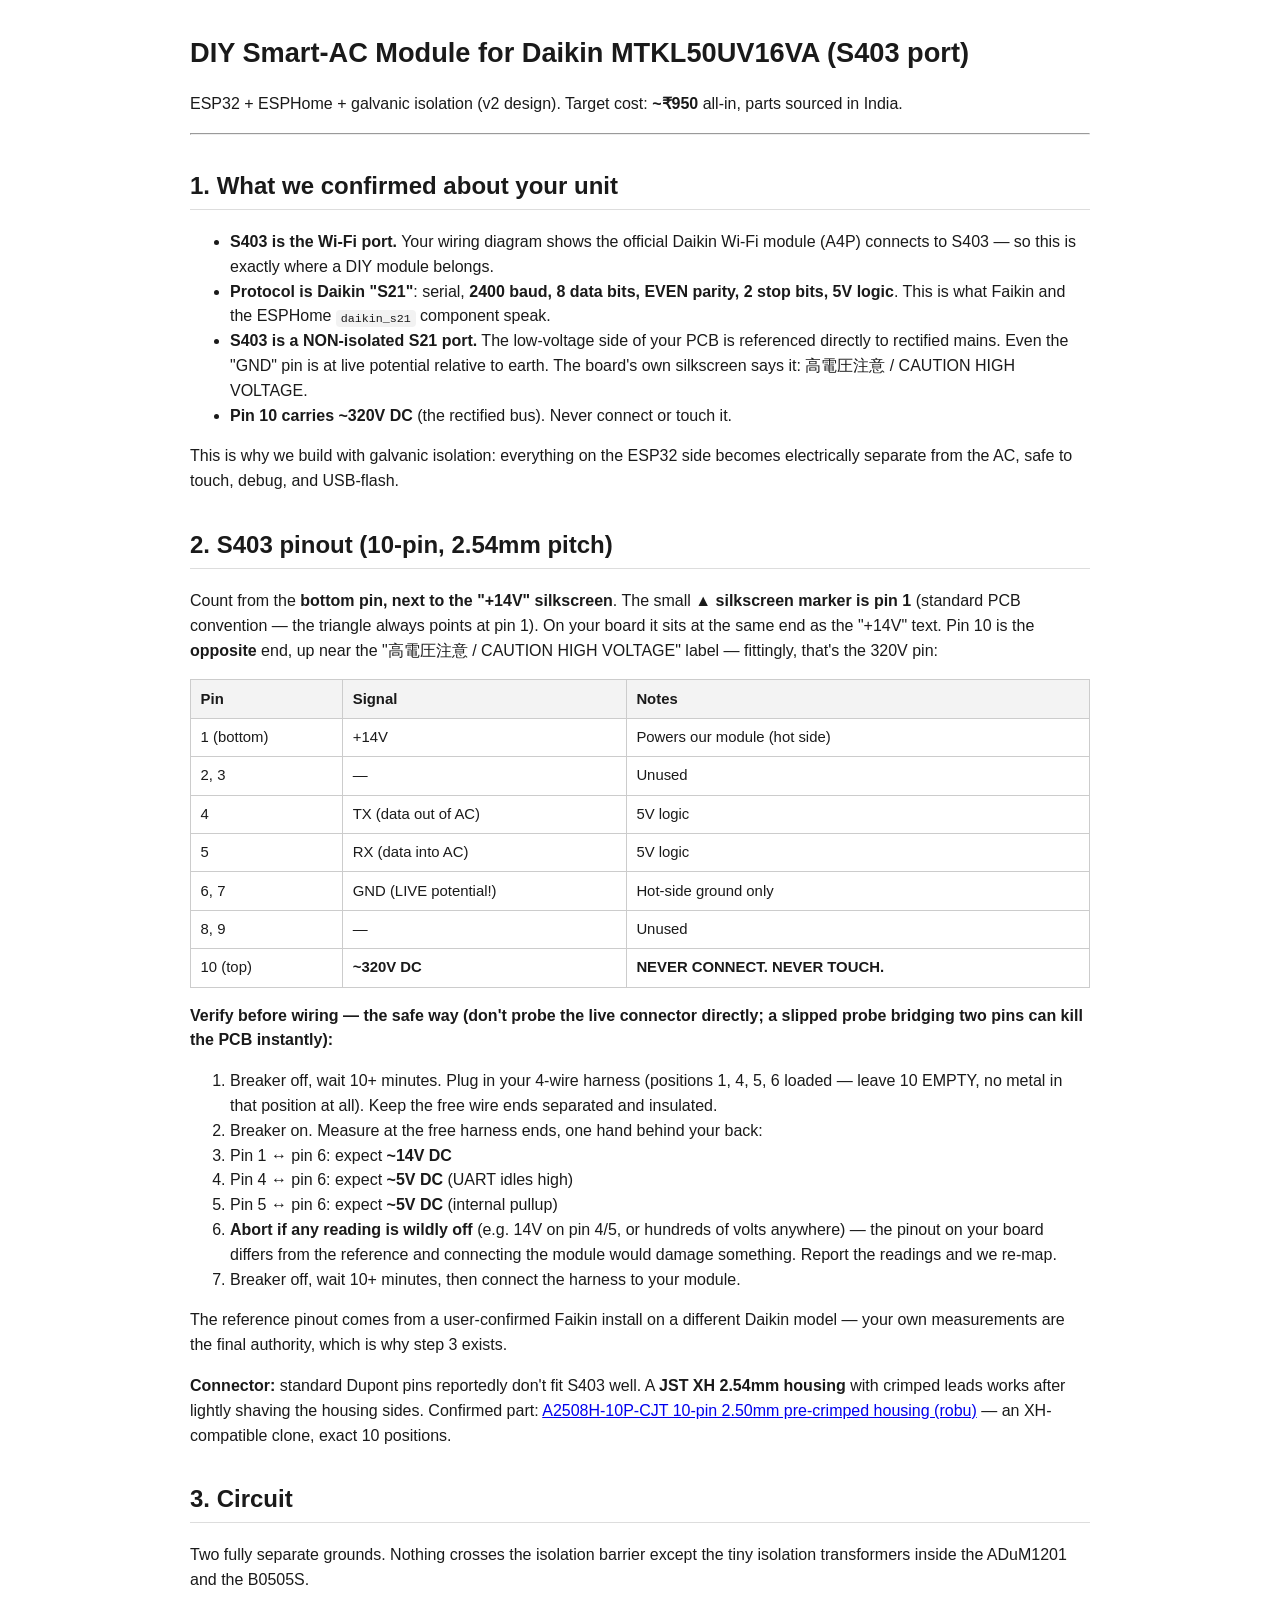
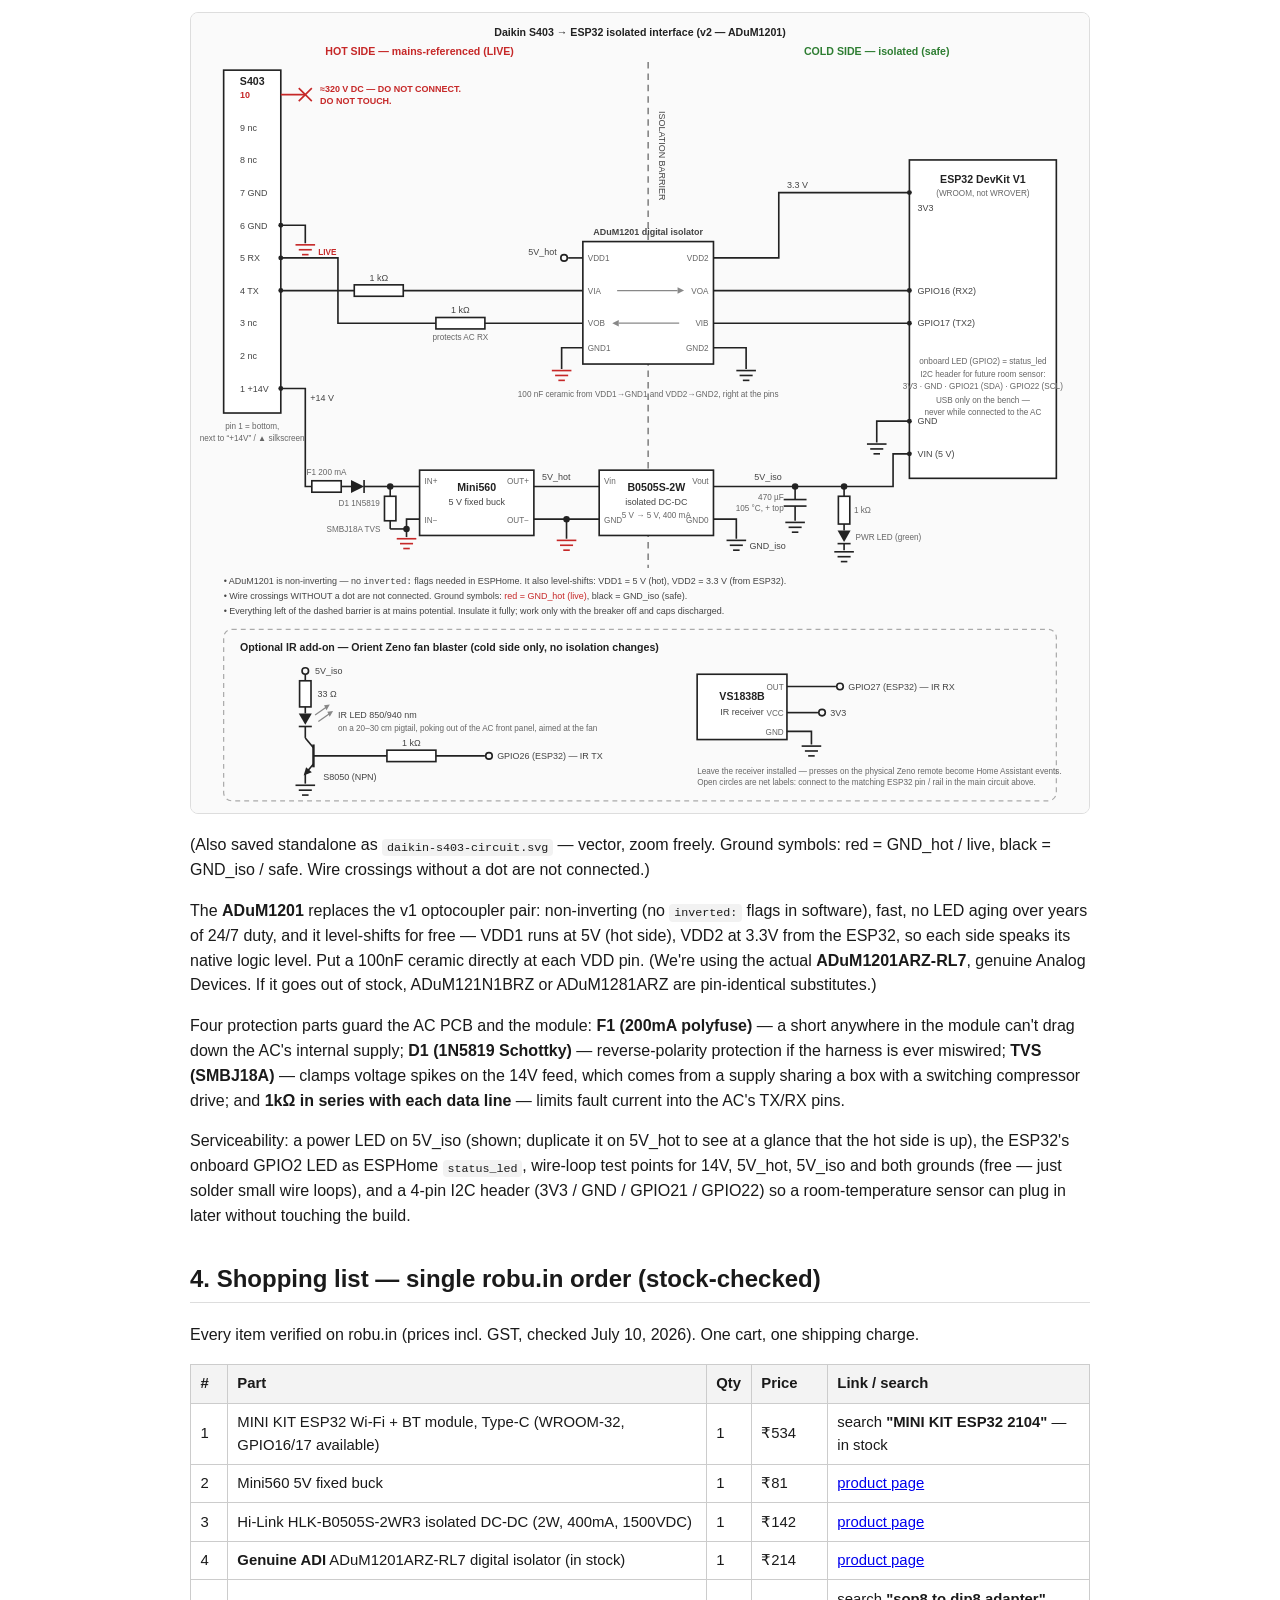
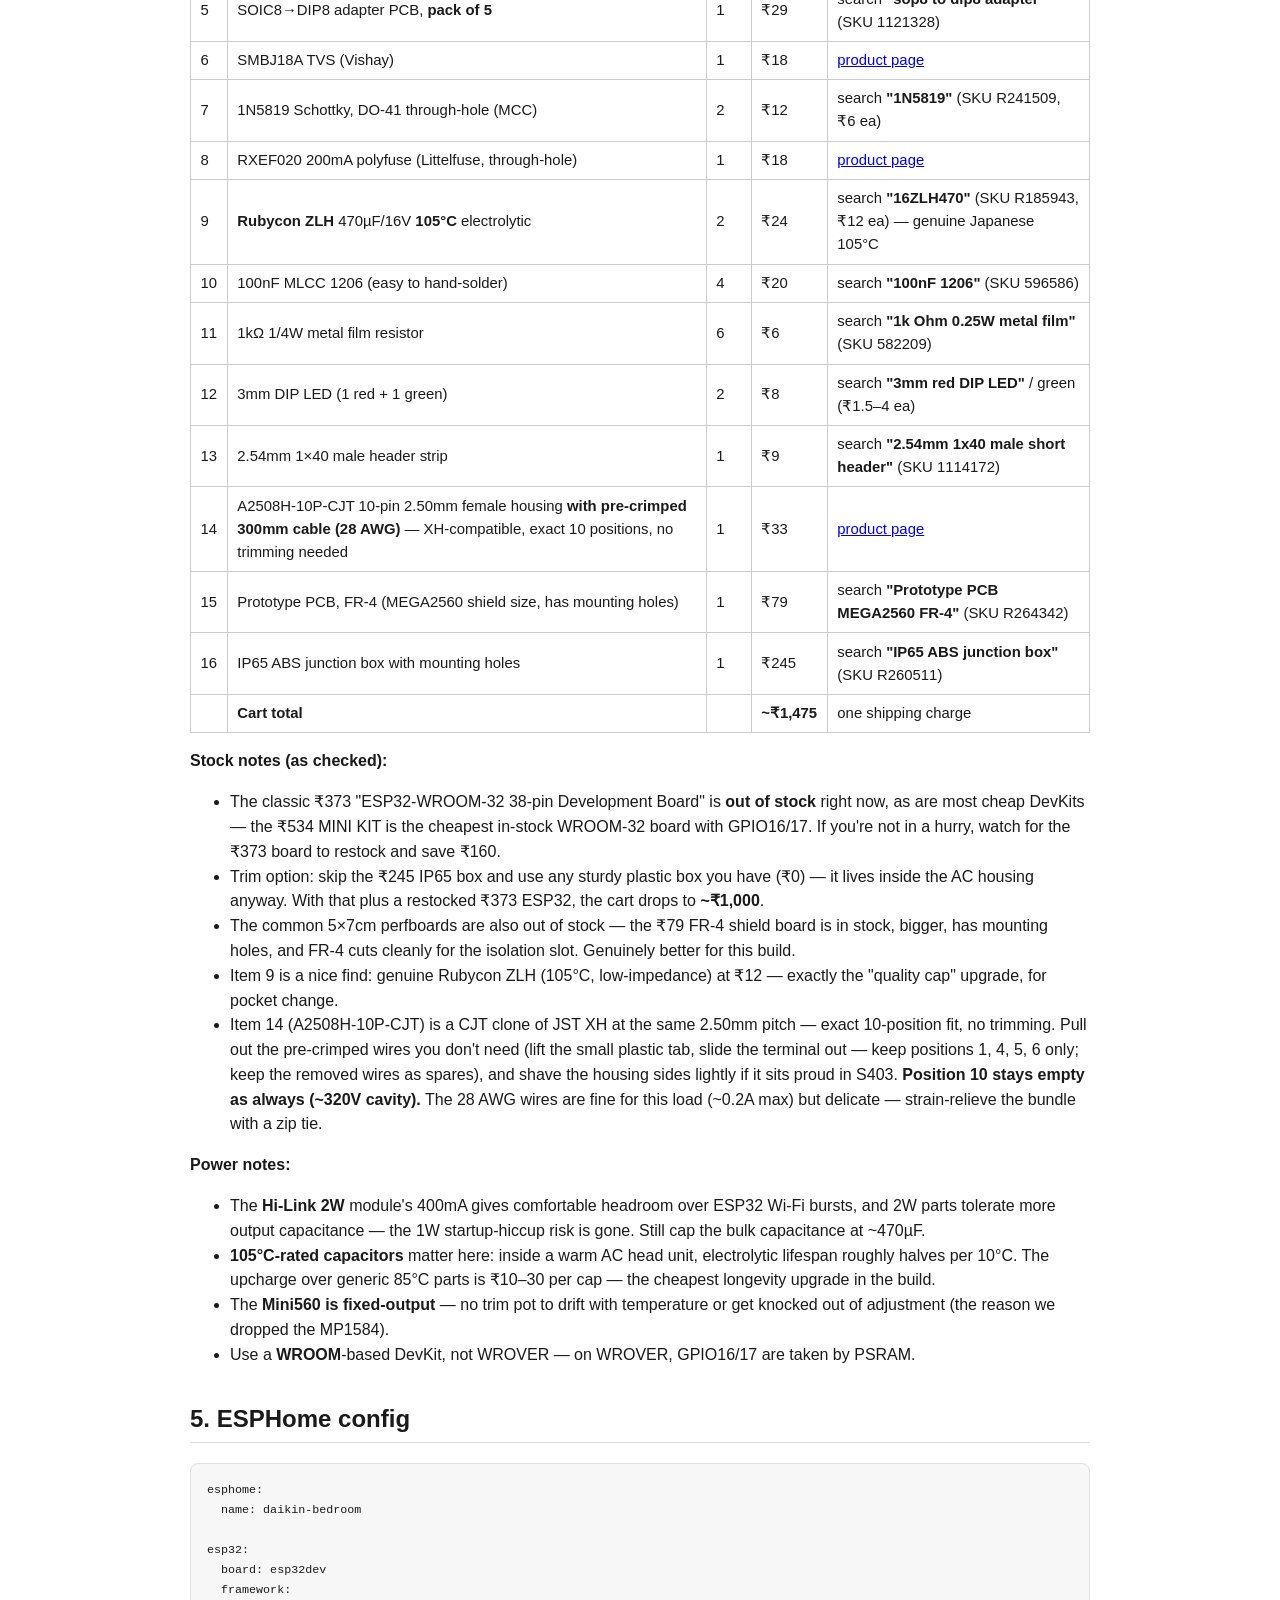
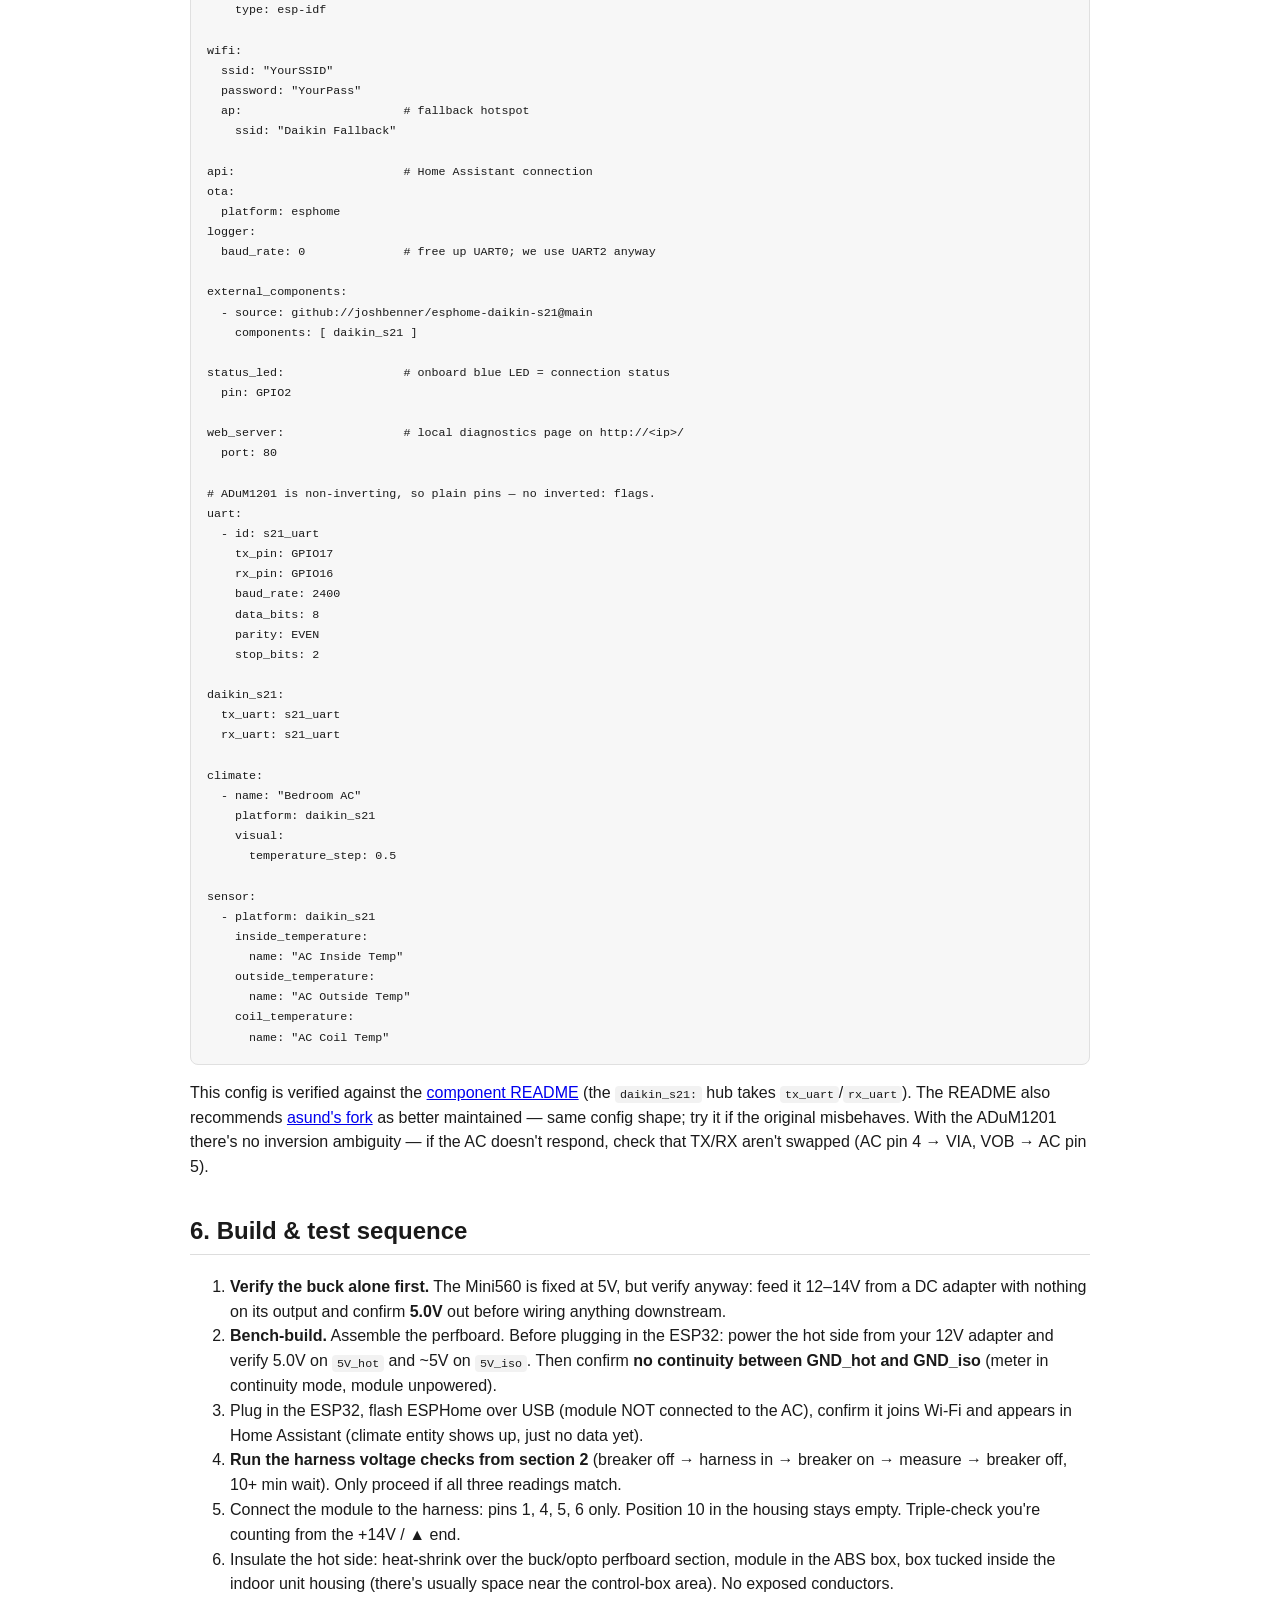
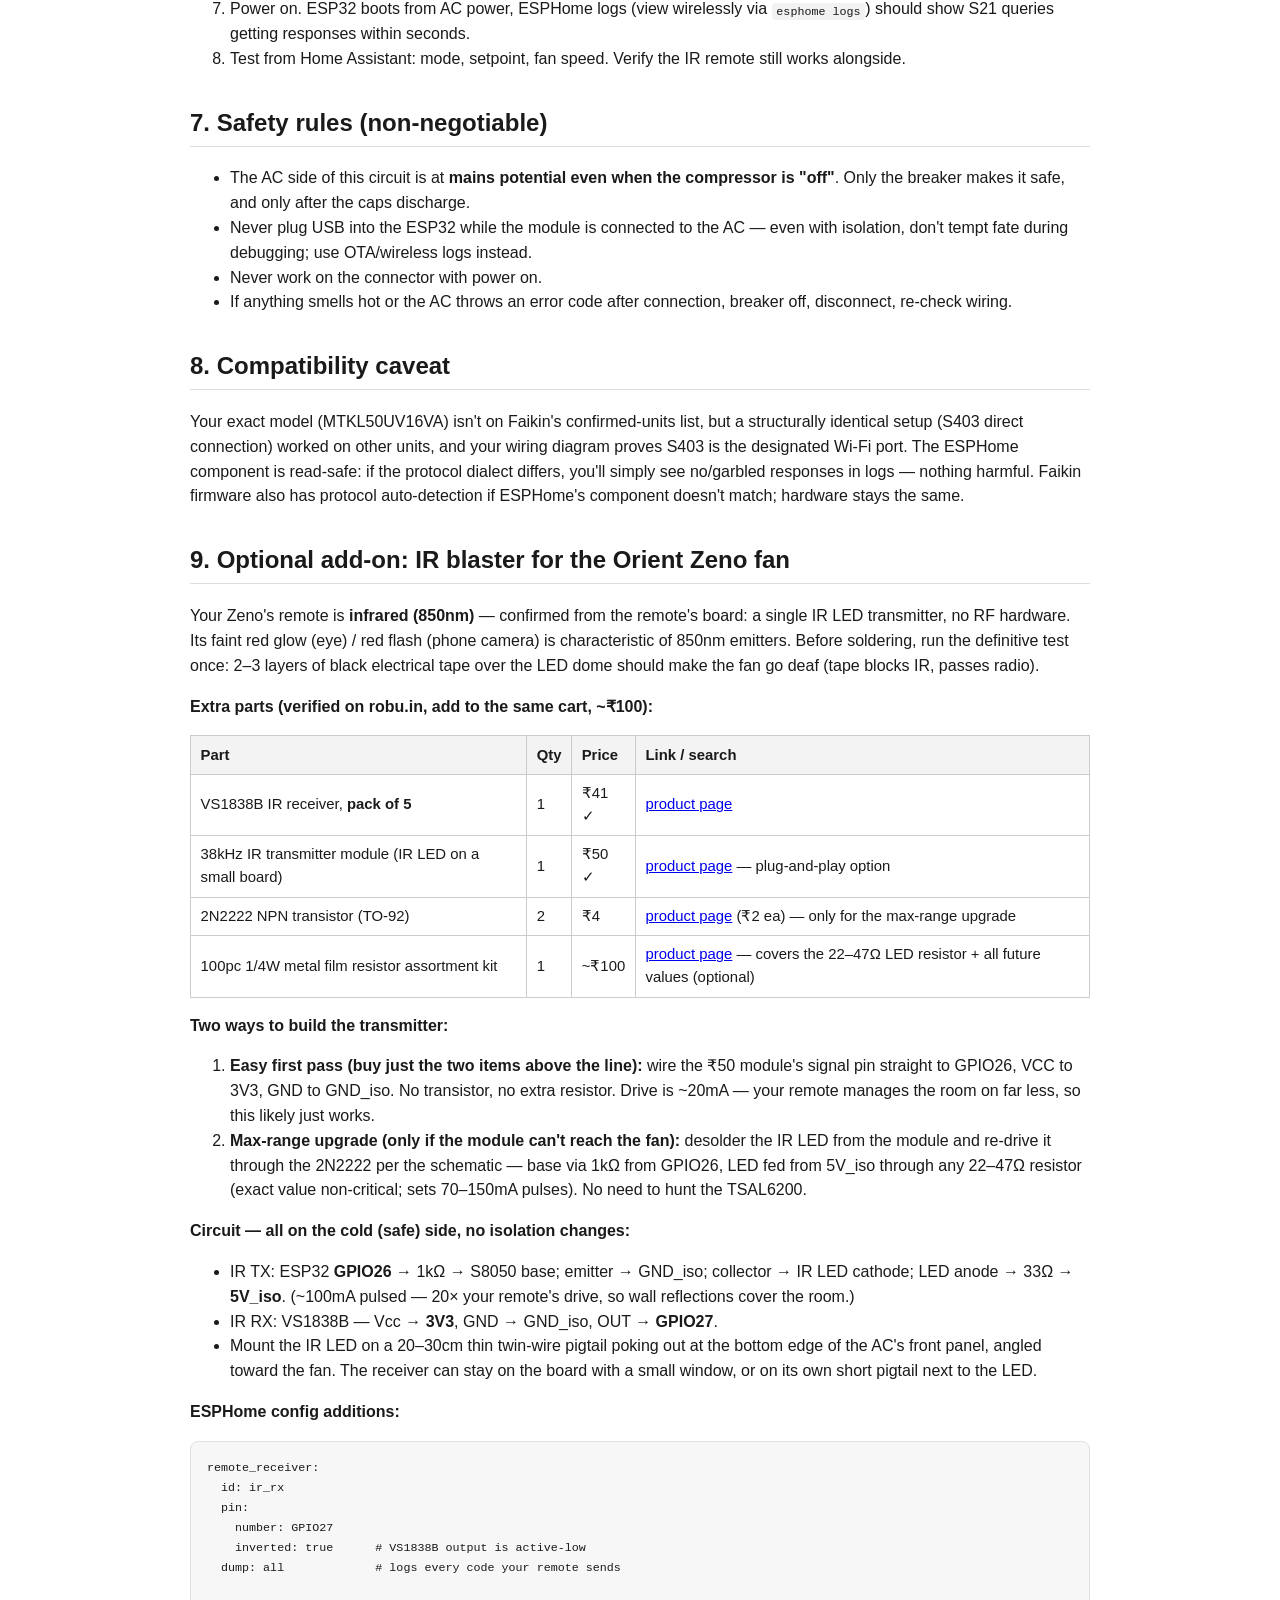
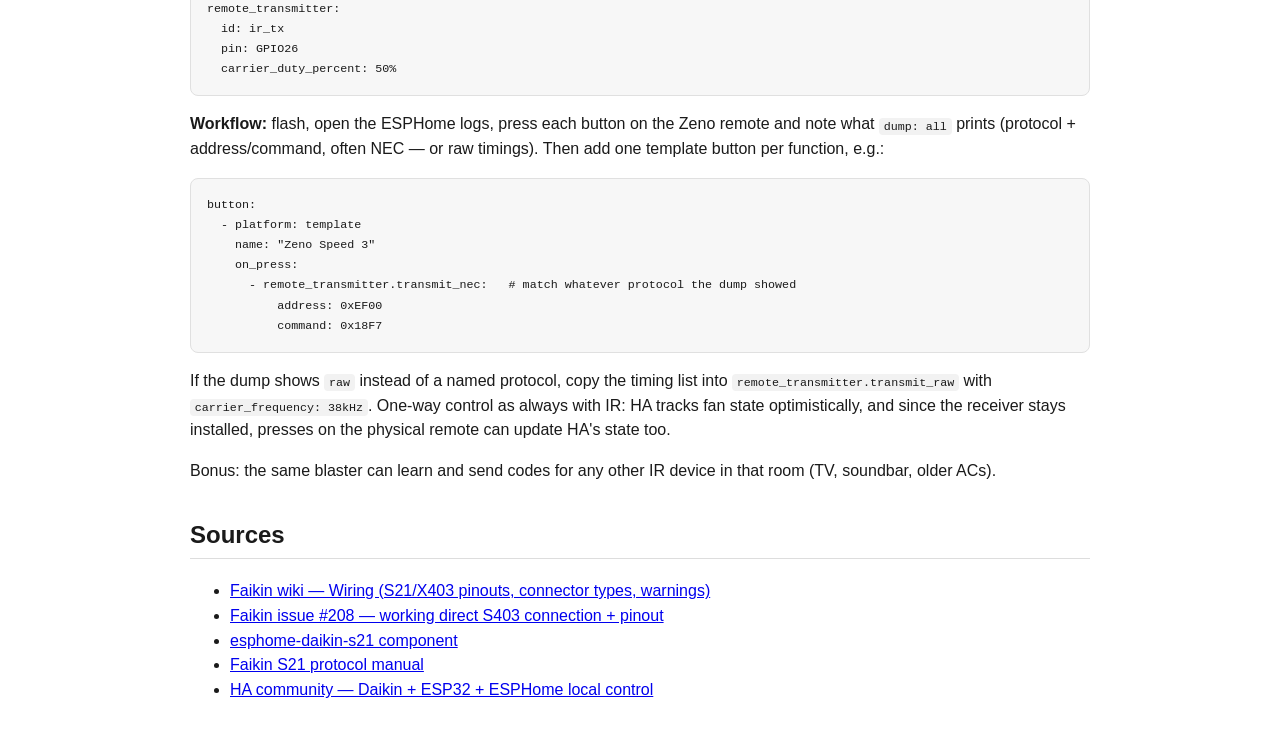
==== projects/daikin-ac-wifi/project.html @ 6bfd6fdc "Add files via upload" ====
<!DOCTYPE html>
<html lang="en"><head><meta charset="utf-8">
<meta name="viewport" content="width=device-width, initial-scale=1">
<title>Daikin S403 DIY Wi-Fi Module — Build Guide (v2)</title>
<style>
body{font-family:-apple-system,Segoe UI,Helvetica,Arial,sans-serif;max-width:900px;margin:2rem auto;padding:0 1.2rem;line-height:1.55;color:#1a1a1a;background:#fff}
h1{font-size:1.7rem} h2{margin-top:2rem;border-bottom:1px solid #ddd;padding-bottom:.3rem}
table{border-collapse:collapse;width:100%;margin:1rem 0}
th,td{border:1px solid #ccc;padding:.45rem .6rem;text-align:left;font-size:.93rem}
th{background:#f3f3f3}
code{background:#f2f2f2;padding:.1rem .3rem;border-radius:4px;font-size:.9em}
pre{background:#f7f7f7;border:1px solid #e0e0e0;border-radius:8px;padding:1rem;overflow-x:auto}
pre code{background:none;padding:0}
.schematic{margin:1.2rem 0;border:1px solid #ddd;border-radius:8px;overflow:hidden}
.schematic svg{width:100%;height:auto;display:block}
</style></head><body>
<h1>DIY Smart-AC Module for Daikin MTKL50UV16VA (S403 port)</h1>
<p>ESP32 + ESPHome + galvanic isolation (v2 design). Target cost: <strong>~₹950</strong> all-in, parts sourced in India.</p>
<hr />
<h2>1. What we confirmed about your unit</h2>
<ul>
<li><strong>S403 is the Wi-Fi port.</strong> Your wiring diagram shows the official Daikin Wi-Fi module (A4P) connects to S403 — so this is exactly where a DIY module belongs.</li>
<li><strong>Protocol is Daikin "S21"</strong>: serial, <strong>2400 baud, 8 data bits, EVEN parity, 2 stop bits, 5V logic</strong>. This is what Faikin and the ESPHome <code>daikin_s21</code> component speak.</li>
<li><strong>S403 is a NON-isolated S21 port.</strong> The low-voltage side of your PCB is referenced directly to rectified mains. Even the "GND" pin is at live potential relative to earth. The board's own silkscreen says it: 高電圧注意 / CAUTION HIGH VOLTAGE.</li>
<li><strong>Pin 10 carries ~320V DC</strong> (the rectified bus). Never connect or touch it.</li>
</ul>
<p>This is why we build with galvanic isolation: everything on the ESP32 side becomes electrically separate from the AC, safe to touch, debug, and USB-flash.</p>
<h2>2. S403 pinout (10-pin, 2.54mm pitch)</h2>
<p>Count from the <strong>bottom pin, next to the "+14V" silkscreen</strong>. The small <strong>▲ silkscreen marker is pin 1</strong> (standard PCB convention — the triangle always points at pin 1). On your board it sits at the same end as the "+14V" text. Pin 10 is the <strong>opposite</strong> end, up near the "高電圧注意 / CAUTION HIGH VOLTAGE" label — fittingly, that's the 320V pin:</p>
<table>
<thead>
<tr>
<th>Pin</th>
<th>Signal</th>
<th>Notes</th>
</tr>
</thead>
<tbody>
<tr>
<td>1 (bottom)</td>
<td>+14V</td>
<td>Powers our module (hot side)</td>
</tr>
<tr>
<td>2, 3</td>
<td>—</td>
<td>Unused</td>
</tr>
<tr>
<td>4</td>
<td>TX (data out of AC)</td>
<td>5V logic</td>
</tr>
<tr>
<td>5</td>
<td>RX (data into AC)</td>
<td>5V logic</td>
</tr>
<tr>
<td>6, 7</td>
<td>GND (LIVE potential!)</td>
<td>Hot-side ground only</td>
</tr>
<tr>
<td>8, 9</td>
<td>—</td>
<td>Unused</td>
</tr>
<tr>
<td>10 (top)</td>
<td><strong>~320V DC</strong></td>
<td><strong>NEVER CONNECT. NEVER TOUCH.</strong></td>
</tr>
</tbody>
</table>
<p><strong>Verify before wiring — the safe way (don't probe the live connector directly; a slipped probe bridging two pins can kill the PCB instantly):</strong></p>
<ol>
<li>Breaker off, wait 10+ minutes. Plug in your 4-wire harness (positions 1, 4, 5, 6 loaded — leave 10 EMPTY, no metal in that position at all). Keep the free wire ends separated and insulated.</li>
<li>Breaker on. Measure at the free harness ends, one hand behind your back:</li>
<li>Pin 1 ↔ pin 6: expect <strong>~14V DC</strong></li>
<li>Pin 4 ↔ pin 6: expect <strong>~5V DC</strong> (UART idles high)</li>
<li>Pin 5 ↔ pin 6: expect <strong>~5V DC</strong> (internal pullup)</li>
<li><strong>Abort if any reading is wildly off</strong> (e.g. 14V on pin 4/5, or hundreds of volts anywhere) — the pinout on your board differs from the reference and connecting the module would damage something. Report the readings and we re-map.</li>
<li>Breaker off, wait 10+ minutes, then connect the harness to your module.</li>
</ol>
<p>The reference pinout comes from a user-confirmed Faikin install on a different Daikin model — your own measurements are the final authority, which is why step 3 exists.</p>
<p><strong>Connector:</strong> standard Dupont pins reportedly don't fit S403 well. A <strong>JST XH 2.54mm housing</strong> with crimped leads works after lightly shaving the housing sides. Confirmed part: <a href="https://robu.in/product/a2508h-10p-cjt-10-pin-2-50mm-female-housing-with-300mm-wire-28-awg-rohs/">A2508H-10P-CJT 10-pin 2.50mm pre-crimped housing (robu)</a> — an XH-compatible clone, exact 10 positions.</p>
<h2>3. Circuit</h2>
<p>Two fully separate grounds. Nothing crosses the isolation barrier except the tiny isolation transformers inside the ADuM1201 and the B0505S.</p>
<p><div class="schematic"><svg xmlns="http://www.w3.org/2000/svg" viewBox="0 0 1100 980" font-family="Helvetica, Arial, sans-serif">
  <style>
    .wire{stroke:#222;stroke-width:2;fill:none}
    .hotwire{stroke:#c62828;stroke-width:2;fill:none}
    .box{fill:#ffffff;stroke:#222;stroke-width:2}
    .lbl{font-size:13px;fill:#222}
    .small{font-size:11px;fill:#444}
    .tiny{font-size:10px;fill:#666}
    .red{fill:#c62828}
    .green{fill:#2e7d32}
    .bold{font-weight:bold}
    .dot{fill:#222}
  </style>

  <rect x="0" y="0" width="1100" height="980" fill="#fafafa"/>
  <text x="550" y="28" text-anchor="middle" class="lbl bold" font-size="17">Daikin S403 → ESP32 isolated interface (v2 — ADuM1201)</text>

  <!-- side headers -->
  <text x="280" y="52" text-anchor="middle" class="lbl bold red">HOT SIDE — mains-referenced (LIVE)</text>
  <text x="840" y="52" text-anchor="middle" class="lbl bold green">COLD SIDE — isolated (safe)</text>

  <!-- isolation barrier -->
  <line x1="560" y1="60" x2="560" y2="680" stroke="#888" stroke-width="2" stroke-dasharray="8 6"/>
  <text x="573" y="120" class="small" transform="rotate(90 573 120)">ISOLATION BARRIER</text>

  <!-- ======== S403 connector ======== -->
  <rect x="40" y="70" width="70" height="420" class="box"/>
  <text x="75" y="88" text-anchor="middle" class="lbl bold">S403</text>
  <g class="small">
    <circle cx="110" cy="460" r="3" class="dot"/><text x="60" y="464">1  +14V</text>
    <text x="60" y="424">2  nc</text>
    <text x="60" y="384">3  nc</text>
    <circle cx="110" cy="340" r="3" class="dot"/><text x="60" y="344">4  TX</text>
    <circle cx="110" cy="300" r="3" class="dot"/><text x="60" y="304">5  RX</text>
    <circle cx="110" cy="260" r="3" class="dot"/><text x="60" y="264">6  GND</text>
    <text x="60" y="224">7  GND</text>
    <text x="60" y="184">8  nc</text>
    <text x="60" y="144">9  nc</text>
    <text x="60" y="104" class="red bold">10</text>
  </g>
  <text x="75" y="510" text-anchor="middle" class="tiny">pin 1 = bottom,</text>
  <text x="75" y="524" text-anchor="middle" class="tiny">next to “+14V” / ▲ silkscreen</text>

  <!-- pin 10 danger -->
  <line x1="110" y1="100" x2="140" y2="100" class="hotwire"/>
  <line x1="132" y1="92" x2="148" y2="108" class="hotwire"/>
  <line x1="148" y1="92" x2="132" y2="108" class="hotwire"/>
  <text x="158" y="97" class="small red bold">≈320 V DC — DO NOT CONNECT.</text>
  <text x="158" y="112" class="small red bold">DO NOT TOUCH.</text>

  <!-- ======== pin 6 GND_hot ======== -->
  <polyline points="110,260 140,260 140,282" class="wire"/>
  <g class="hotwire">
    <line x1="128" y1="284" x2="152" y2="284"/><line x1="132" y1="290" x2="148" y2="290"/><line x1="136" y1="296" x2="144" y2="296"/>
  </g>
  <text x="156" y="296" class="tiny red bold">LIVE</text>

  <!-- ======== pin 4 (AC TX) -> 1k -> VIA ======== -->
  <line x1="110" y1="340" x2="200" y2="340" class="wire"/>
  <rect x="200" y="333" width="60" height="14" class="box"/>
  <text x="230" y="328" text-anchor="middle" class="small">1 kΩ</text>
  <line x1="260" y1="340" x2="480" y2="340" class="wire"/>

  <!-- ======== pin 5 (AC RX) <- 1k <- VOB (crossing at 180,340 = no dot) ======== -->
  <polyline points="110,300 180,300 180,380 300,380" class="wire"/>
  <rect x="300" y="373" width="60" height="14" class="box"/>
  <text x="330" y="368" text-anchor="middle" class="small">1 kΩ</text>
  <text x="330" y="400" text-anchor="middle" class="tiny">protects AC RX</text>
  <line x1="360" y1="380" x2="480" y2="380" class="wire"/>

  <!-- ======== ADuM1201 (straddles barrier) ======== -->
  <rect x="480" y="280" width="160" height="150" class="box"/>
  <text x="560" y="272" text-anchor="middle" class="small bold">ADuM1201 digital isolator</text>
  <g class="tiny">
    <text x="486" y="304">VDD1</text>
    <text x="486" y="344">VIA</text>
    <text x="486" y="384">VOB</text>
    <text x="486" y="414">GND1</text>
    <text x="634" y="304" text-anchor="end">VDD2</text>
    <text x="634" y="344" text-anchor="end">VOA</text>
    <text x="634" y="384" text-anchor="end">VIB</text>
    <text x="634" y="414" text-anchor="end">GND2</text>
  </g>
  <!-- channel arrows -->
  <line x1="522" y1="340" x2="596" y2="340" stroke="#888" stroke-width="1.5"/>
  <polygon points="596,336 604,340 596,344" fill="#888"/>
  <line x1="598" y1="380" x2="524" y2="380" stroke="#888" stroke-width="1.5"/>
  <polygon points="524,376 516,380 524,384" fill="#888"/>
  <!-- VDD1 net flag (5V_hot) -->
  <line x1="480" y1="300" x2="462" y2="300" class="wire"/>
  <circle cx="457" cy="300" r="4" fill="none" stroke="#222" stroke-width="2"/>
  <text x="448" y="296" text-anchor="end" class="small">5V_hot</text>
  <!-- GND1 -> hot gnd -->
  <polyline points="480,410 454,410 454,436" class="wire"/>
  <g class="hotwire">
    <line x1="442" y1="438" x2="466" y2="438"/><line x1="446" y1="444" x2="462" y2="444"/><line x1="450" y1="450" x2="458" y2="450"/>
  </g>
  <!-- VDD2 -> ESP 3V3 -->
  <polyline points="640,300 720,300 720,220 880,220" class="wire"/>
  <text x="730" y="214" class="small">3.3 V</text>
  <!-- GND2 -> iso gnd -->
  <polyline points="640,410 680,410 680,436" class="wire"/>
  <g class="wire">
    <line x1="668" y1="438" x2="692" y2="438"/><line x1="672" y1="444" x2="688" y2="444"/><line x1="676" y1="450" x2="684" y2="450"/>
  </g>
  <!-- data to ESP -->
  <line x1="640" y1="340" x2="880" y2="340" class="wire"/>
  <line x1="640" y1="380" x2="880" y2="380" class="wire"/>
  <text x="560" y="470" text-anchor="middle" class="tiny">100 nF ceramic from VDD1→GND1 and VDD2→GND2, right at the pins</text>

  <!-- ======== power input chain: pin1 -> F1 -> D1 -> TVS node -> buck ======== -->
  <polyline points="110,460 140,460 140,580 148,580" class="wire"/>
  <text x="146" y="475" class="small">+14 V</text>
  <rect x="148" y="573" width="36" height="14" class="box"/>
  <text x="166" y="566" text-anchor="middle" class="tiny">F1 200 mA</text>
  <line x1="184" y1="580" x2="196" y2="580" class="wire"/>
  <!-- D1 schottky -->
  <polygon points="196,572 196,588 212,580" fill="#222"/>
  <line x1="212" y1="572" x2="212" y2="588" class="wire"/>
  <line x1="212" y1="580" x2="244" y2="580" class="wire"/>
  <text x="206" y="604" text-anchor="middle" class="tiny">D1 1N5819</text>
  <!-- TVS -->
  <circle cx="244" cy="580" r="4" class="dot"/>
  <line x1="244" y1="580" x2="244" y2="592" class="wire"/>
  <rect x="237" y="592" width="14" height="30" class="box"/>
  <text x="232" y="636" text-anchor="end" class="tiny">SMBJ18A TVS</text>
  <line x1="244" y1="622" x2="244" y2="632" class="wire"/>
  <line x1="244" y1="632" x2="264" y2="632" class="wire"/>
  <circle cx="264" cy="632" r="4" class="dot"/>
  <line x1="264" y1="632" x2="264" y2="642" class="wire"/>
  <g class="hotwire">
    <line x1="252" y1="644" x2="276" y2="644"/><line x1="256" y1="650" x2="272" y2="650"/><line x1="260" y1="656" x2="268" y2="656"/>
  </g>
  <line x1="244" y1="580" x2="280" y2="580" class="wire"/>

  <!-- ======== Mini560 buck ======== -->
  <rect x="280" y="560" width="140" height="80" class="box"/>
  <text x="350" y="586" text-anchor="middle" class="lbl bold">Mini560</text>
  <text x="350" y="603" text-anchor="middle" class="small">5 V fixed buck</text>
  <text x="286" y="577" class="tiny">IN+</text>
  <text x="286" y="625" class="tiny">IN−</text>
  <text x="414" y="577" text-anchor="end" class="tiny">OUT+</text>
  <text x="414" y="625" text-anchor="end" class="tiny">OUT−</text>
  <!-- buck IN- to shared hot gnd -->
  <polyline points="280,620 264,620 264,632" class="wire"/>
  <!-- 5V_hot rail -->
  <line x1="420" y1="580" x2="500" y2="580" class="wire"/>
  <text x="430" y="572" class="small">5V_hot</text>
  <!-- buck OUT- -> B0505S GND, hot gnd tap -->
  <line x1="420" y1="620" x2="500" y2="620" class="wire"/>
  <circle cx="460" cy="620" r="4" class="dot"/>
  <line x1="460" y1="620" x2="460" y2="644" class="wire"/>
  <g class="hotwire">
    <line x1="448" y1="646" x2="472" y2="646"/><line x1="452" y1="652" x2="468" y2="652"/><line x1="456" y1="658" x2="464" y2="658"/>
  </g>

  <!-- ======== B0505S-2W (straddles barrier) ======== -->
  <rect x="500" y="560" width="140" height="80" class="box"/>
  <text x="570" y="586" text-anchor="middle" class="lbl bold">B0505S-2W</text>
  <text x="570" y="603" text-anchor="middle" class="small">isolated DC-DC</text>
  <text x="570" y="619" text-anchor="middle" class="tiny">5 V → 5 V, 400 mA</text>
  <text x="506" y="577" class="tiny">Vin</text>
  <text x="506" y="625" class="tiny">GND</text>
  <text x="634" y="577" text-anchor="end" class="tiny">Vout</text>
  <text x="634" y="625" text-anchor="end" class="tiny">GND0</text>

  <!-- 5V_iso: Vout -> ESP VIN -->
  <polyline points="640,580 860,580 860,540 880,540" class="wire"/>
  <text x="690" y="572" class="small">5V_iso</text>
  <circle cx="740" cy="580" r="4" class="dot"/>
  <circle cx="800" cy="580" r="4" class="dot"/>

  <!-- bulk cap -->
  <line x1="740" y1="580" x2="740" y2="596" class="wire"/>
  <line x1="726" y1="596" x2="754" y2="596" class="wire"/>
  <line x1="726" y1="604" x2="754" y2="604" class="wire"/>
  <text x="726" y="596" text-anchor="end" class="tiny">470 µF</text>
  <text x="726" y="610" text-anchor="end" class="tiny">105 °C, + top</text>
  <line x1="740" y1="604" x2="740" y2="622" class="wire"/>
  <g class="wire">
    <line x1="728" y1="624" x2="752" y2="624"/><line x1="732" y1="630" x2="748" y2="630"/><line x1="736" y1="636" x2="744" y2="636"/>
  </g>

  <!-- power LED -->
  <line x1="800" y1="580" x2="800" y2="592" class="wire"/>
  <rect x="793" y="592" width="14" height="34" class="box"/>
  <text x="812" y="612" class="tiny">1 kΩ</text>
  <line x1="800" y1="626" x2="800" y2="634" class="wire"/>
  <polygon points="792,634 808,634 800,648" fill="#222"/>
  <line x1="792" y1="650" x2="808" y2="650" class="wire"/>
  <text x="814" y="646" class="tiny">PWR LED (green)</text>
  <line x1="800" y1="650" x2="800" y2="658" class="wire"/>
  <g class="wire">
    <line x1="788" y1="660" x2="812" y2="660"/><line x1="792" y1="666" x2="808" y2="666"/><line x1="796" y1="672" x2="804" y2="672"/>
  </g>

  <!-- GND0 -> iso gnd -->
  <polyline points="640,620 668,620 668,644" class="wire"/>
  <g class="wire">
    <line x1="656" y1="646" x2="680" y2="646"/><line x1="660" y1="652" x2="676" y2="652"/><line x1="664" y1="658" x2="672" y2="658"/>
  </g>
  <text x="684" y="656" class="small">GND_iso</text>

  <!-- ======== ESP32 ======== -->
  <rect x="880" y="180" width="180" height="390" class="box"/>
  <text x="970" y="208" text-anchor="middle" class="lbl bold">ESP32 DevKit V1</text>
  <text x="970" y="224" text-anchor="middle" class="tiny">(WROOM, not WROVER)</text>
  <g class="small">
    <circle cx="880" cy="220" r="3" class="dot"/><text x="890" y="242">3V3</text>
    <circle cx="880" cy="340" r="3" class="dot"/><text x="890" y="344">GPIO16 (RX2)</text>
    <circle cx="880" cy="380" r="3" class="dot"/><text x="890" y="384">GPIO17 (TX2)</text>
    <circle cx="880" cy="500" r="3" class="dot"/><text x="890" y="504">GND</text>
    <circle cx="880" cy="540" r="3" class="dot"/><text x="890" y="544">VIN (5 V)</text>
  </g>
  <text x="970" y="430" text-anchor="middle" class="tiny">onboard LED (GPIO2) = status_led</text>
  <text x="970" y="446" text-anchor="middle" class="tiny">I2C header for future room sensor:</text>
  <text x="970" y="460" text-anchor="middle" class="tiny">3V3 · GND · GPIO21 (SDA) · GPIO22 (SCL)</text>
  <text x="970" y="478" text-anchor="middle" class="tiny">USB only on the bench —</text>
  <text x="970" y="492" text-anchor="middle" class="tiny">never while connected to the AC</text>
  <!-- ESP GND -> iso gnd -->
  <polyline points="880,500 840,500 840,526" class="wire"/>
  <g class="wire">
    <line x1="828" y1="528" x2="852" y2="528"/><line x1="832" y1="534" x2="848" y2="534"/><line x1="836" y1="540" x2="844" y2="540"/>
  </g>

  <!-- notes -->
  <text x="40" y="700" class="small">• ADuM1201 is non-inverting — no <tspan font-family="monospace">inverted:</tspan> flags needed in ESPHome. It also level-shifts: VDD1 = 5 V (hot), VDD2 = 3.3 V (from ESP32).</text>
  <text x="40" y="718" class="small">• Wire crossings WITHOUT a dot are not connected. Ground symbols: <tspan class="red">red = GND_hot (live)</tspan>, black = GND_iso (safe).</text>
  <text x="40" y="736" class="small">• Everything left of the dashed barrier is at mains potential. Insulate it fully; work only with the breaker off and caps discharged.</text>

  <!-- ======== Optional IR add-on panel ======== -->
  <rect x="40" y="755" width="1020" height="210" rx="10" fill="none" stroke="#aaa" stroke-width="1.5" stroke-dasharray="6 5"/>
  <text x="60" y="782" class="lbl bold">Optional IR add-on — Orient Zeno fan blaster (cold side only, no isolation changes)</text>

  <!-- TX chain -->
  <circle cx="140" cy="806" r="4" fill="none" stroke="#222" stroke-width="2"/>
  <text x="152" y="810" class="small">5V_iso</text>
  <line x1="140" y1="810" x2="140" y2="818" class="wire"/>
  <rect x="133" y="818" width="14" height="32" class="box"/>
  <text x="155" y="838" class="small">33 Ω</text>
  <line x1="140" y1="850" x2="140" y2="858" class="wire"/>
  <polygon points="132,858 148,858 140,872" fill="#222"/>
  <line x1="132" y1="874" x2="148" y2="874" class="wire"/>
  <line x1="152" y1="860" x2="166" y2="850" stroke="#888" stroke-width="1.5"/>
  <polygon points="163,848 170,847 166,854" fill="#888"/>
  <line x1="156" y1="868" x2="170" y2="858" stroke="#888" stroke-width="1.5"/>
  <polygon points="167,856 174,855 170,862" fill="#888"/>
  <text x="180" y="864" class="small">IR LED 850/940 nm</text>
  <text x="180" y="879" class="tiny">on a 20–30 cm pigtail, poking out of the AC front panel, aimed at the fan</text>
  <line x1="140" y1="874" x2="140" y2="888" class="wire"/>
  <line x1="140" y1="888" x2="150" y2="900" class="wire"/>
  <line x1="150" y1="896" x2="150" y2="924" stroke="#222" stroke-width="3"/>
  <line x1="150" y1="920" x2="140" y2="932" class="wire"/>
  <polygon points="141,924 138,934 148,930" fill="#222"/>
  <line x1="140" y1="932" x2="140" y2="944" class="wire"/>
  <g class="wire">
    <line x1="128" y1="946" x2="152" y2="946"/><line x1="132" y1="952" x2="148" y2="952"/><line x1="136" y1="958" x2="144" y2="958"/>
  </g>
  <text x="162" y="940" class="small">S8050 (NPN)</text>
  <line x1="150" y1="910" x2="240" y2="910" class="wire"/>
  <rect x="240" y="903" width="60" height="14" class="box"/>
  <text x="270" y="898" text-anchor="middle" class="small">1 kΩ</text>
  <line x1="300" y1="910" x2="360" y2="910" class="wire"/>
  <circle cx="365" cy="910" r="4" fill="none" stroke="#222" stroke-width="2"/>
  <text x="375" y="914" class="small">GPIO26 (ESP32) — IR TX</text>

  <!-- RX: VS1838B -->
  <rect x="620" y="810" width="110" height="80" class="box"/>
  <text x="675" y="842" text-anchor="middle" class="lbl bold">VS1838B</text>
  <text x="675" y="860" text-anchor="middle" class="small">IR receiver</text>
  <g class="tiny">
    <text x="726" y="829" text-anchor="end">OUT</text>
    <text x="726" y="861" text-anchor="end">VCC</text>
    <text x="726" y="884" text-anchor="end">GND</text>
  </g>
  <line x1="730" y1="825" x2="790" y2="825" class="wire"/>
  <circle cx="795" cy="825" r="4" fill="none" stroke="#222" stroke-width="2"/>
  <text x="805" y="829" class="small">GPIO27 (ESP32) — IR RX</text>
  <line x1="730" y1="857" x2="768" y2="857" class="wire"/>
  <circle cx="773" cy="857" r="4" fill="none" stroke="#222" stroke-width="2"/>
  <text x="783" y="861" class="small">3V3</text>
  <polyline points="730,880 760,880 760,896" class="wire"/>
  <g class="wire">
    <line x1="748" y1="898" x2="772" y2="898"/><line x1="752" y1="904" x2="768" y2="904"/><line x1="756" y1="910" x2="764" y2="910"/>
  </g>
  <text x="620" y="932" class="tiny">Leave the receiver installed — presses on the physical Zeno remote become Home Assistant events.</text>
  <text x="620" y="946" class="tiny">Open circles are net labels: connect to the matching ESP32 pin / rail in the main circuit above.</text>
</svg>
</div></p>
<p>(Also saved standalone as <code>daikin-s403-circuit.svg</code> — vector, zoom freely. Ground symbols: red = GND_hot / live, black = GND_iso / safe. Wire crossings without a dot are not connected.)</p>
<p>The <strong>ADuM1201</strong> replaces the v1 optocoupler pair: non-inverting (no <code>inverted:</code> flags in software), fast, no LED aging over years of 24/7 duty, and it level-shifts for free — VDD1 runs at 5V (hot side), VDD2 at 3.3V from the ESP32, so each side speaks its native logic level. Put a 100nF ceramic directly at each VDD pin. (We're using the actual <strong>ADuM1201ARZ-RL7</strong>, genuine Analog Devices. If it goes out of stock, ADuM121N1BRZ or ADuM1281ARZ are pin-identical substitutes.)</p>
<p>Four protection parts guard the AC PCB and the module: <strong>F1 (200mA polyfuse)</strong> — a short anywhere in the module can't drag down the AC's internal supply; <strong>D1 (1N5819 Schottky)</strong> — reverse-polarity protection if the harness is ever miswired; <strong>TVS (SMBJ18A)</strong> — clamps voltage spikes on the 14V feed, which comes from a supply sharing a box with a switching compressor drive; and <strong>1kΩ in series with each data line</strong> — limits fault current into the AC's TX/RX pins.</p>
<p>Serviceability: a power LED on 5V_iso (shown; duplicate it on 5V_hot to see at a glance that the hot side is up), the ESP32's onboard GPIO2 LED as ESPHome <code>status_led</code>, wire-loop test points for 14V, 5V_hot, 5V_iso and both grounds (free — just solder small wire loops), and a 4-pin I2C header (3V3 / GND / GPIO21 / GPIO22) so a room-temperature sensor can plug in later without touching the build.</p>
<h2>4. Shopping list — single robu.in order (stock-checked)</h2>
<p>Every item verified on robu.in (prices incl. GST, checked July 10, 2026). One cart, one shipping charge.</p>
<table>
<thead>
<tr>
<th>#</th>
<th>Part</th>
<th>Qty</th>
<th>Price</th>
<th>Link / search</th>
</tr>
</thead>
<tbody>
<tr>
<td>1</td>
<td>MINI KIT ESP32 Wi-Fi + BT module, Type-C (WROOM-32, GPIO16/17 available)</td>
<td>1</td>
<td>₹534</td>
<td>search <strong>"MINI KIT ESP32 2104"</strong> — in stock</td>
</tr>
<tr>
<td>2</td>
<td>Mini560 5V fixed buck</td>
<td>1</td>
<td>₹81</td>
<td><a href="https://robu.in/product/mini560-dc-5v-5a-step-down-stabilized-module/">product page</a></td>
</tr>
<tr>
<td>3</td>
<td>Hi-Link HLK-B0505S-2WR3 isolated DC-DC (2W, 400mA, 1500VDC)</td>
<td>1</td>
<td>₹142</td>
<td><a href="https://robu.in/product/5v-to-5v-2w-400ma-dc-to-dc-isolation-voltage-1500vdc-power-module-converter-b0505s-2wr3/">product page</a></td>
</tr>
<tr>
<td>4</td>
<td><strong>Genuine ADI</strong> ADuM1201ARZ-RL7 digital isolator (in stock)</td>
<td>1</td>
<td>₹214</td>
<td><a href="https://robu.in/product/adum1201arz-rl7-analog-devices-digital-isolator-2-channels-2-7-v-5-5-v-nsoic-8-pins-1-mbps/">product page</a></td>
</tr>
<tr>
<td>5</td>
<td>SOIC8→DIP8 adapter PCB, <strong>pack of 5</strong></td>
<td>1</td>
<td>₹29</td>
<td>search <strong>"sop8 to dip8 adapter"</strong> (SKU 1121328)</td>
</tr>
<tr>
<td>6</td>
<td>SMBJ18A TVS (Vishay)</td>
<td>1</td>
<td>₹18</td>
<td><a href="https://robu.in/product/smbj18a-e3-52-vishay-smbj18a-e3-52-tvs-diode-transzorb-smbj-series-unidirectional-18-v-29-2-v-do-214aa-smb-2-pins/">product page</a></td>
</tr>
<tr>
<td>7</td>
<td>1N5819 Schottky, DO-41 through-hole (MCC)</td>
<td>2</td>
<td>₹12</td>
<td>search <strong>"1N5819"</strong> (SKU R241509, ₹6 ea)</td>
</tr>
<tr>
<td>8</td>
<td>RXEF020 200mA polyfuse (Littelfuse, through-hole)</td>
<td>1</td>
<td>₹18</td>
<td><a href="https://robu.in/product/rxef020-littelfuse-72v-40a-200ma-400ma-plugin-resettable-rohs/">product page</a></td>
</tr>
<tr>
<td>9</td>
<td><strong>Rubycon ZLH</strong> 470µF/16V <strong>105°C</strong> electrolytic</td>
<td>2</td>
<td>₹24</td>
<td>search <strong>"16ZLH470"</strong> (SKU R185943, ₹12 ea) — genuine Japanese 105°C</td>
</tr>
<tr>
<td>10</td>
<td>100nF MLCC 1206 (easy to hand-solder)</td>
<td>4</td>
<td>₹20</td>
<td>search <strong>"100nF 1206"</strong> (SKU 596586)</td>
</tr>
<tr>
<td>11</td>
<td>1kΩ 1/4W metal film resistor</td>
<td>6</td>
<td>₹6</td>
<td>search <strong>"1k Ohm 0.25W metal film"</strong> (SKU 582209)</td>
</tr>
<tr>
<td>12</td>
<td>3mm DIP LED (1 red + 1 green)</td>
<td>2</td>
<td>₹8</td>
<td>search <strong>"3mm red DIP LED"</strong> / green (₹1.5–4 ea)</td>
</tr>
<tr>
<td>13</td>
<td>2.54mm 1×40 male header strip</td>
<td>1</td>
<td>₹9</td>
<td>search <strong>"2.54mm 1x40 male short header"</strong> (SKU 1114172)</td>
</tr>
<tr>
<td>14</td>
<td>A2508H-10P-CJT 10-pin 2.50mm female housing <strong>with pre-crimped 300mm cable (28 AWG)</strong> — XH-compatible, exact 10 positions, no trimming needed</td>
<td>1</td>
<td>₹33</td>
<td><a href="https://robu.in/product/a2508h-10p-cjt-10-pin-2-50mm-female-housing-with-300mm-wire-28-awg-rohs/">product page</a></td>
</tr>
<tr>
<td>15</td>
<td>Prototype PCB, FR-4 (MEGA2560 shield size, has mounting holes)</td>
<td>1</td>
<td>₹79</td>
<td>search <strong>"Prototype PCB MEGA2560 FR-4"</strong> (SKU R264342)</td>
</tr>
<tr>
<td>16</td>
<td>IP65 ABS junction box with mounting holes</td>
<td>1</td>
<td>₹245</td>
<td>search <strong>"IP65 ABS junction box"</strong> (SKU R260511)</td>
</tr>
<tr>
<td></td>
<td><strong>Cart total</strong></td>
<td></td>
<td><strong>~₹1,475</strong></td>
<td>one shipping charge</td>
</tr>
</tbody>
</table>
<p><strong>Stock notes (as checked):</strong></p>
<ul>
<li>The classic ₹373 "ESP32-WROOM-32 38-pin Development Board" is <strong>out of stock</strong> right now, as are most cheap DevKits — the ₹534 MINI KIT is the cheapest in-stock WROOM-32 board with GPIO16/17. If you're not in a hurry, watch for the ₹373 board to restock and save ₹160.</li>
<li>Trim option: skip the ₹245 IP65 box and use any sturdy plastic box you have (₹0) — it lives inside the AC housing anyway. With that plus a restocked ₹373 ESP32, the cart drops to <strong>~₹1,000</strong>.</li>
<li>The common 5×7cm perfboards are also out of stock — the ₹79 FR-4 shield board is in stock, bigger, has mounting holes, and FR-4 cuts cleanly for the isolation slot. Genuinely better for this build.</li>
<li>Item 9 is a nice find: genuine Rubycon ZLH (105°C, low-impedance) at ₹12 — exactly the "quality cap" upgrade, for pocket change.</li>
<li>Item 14 (A2508H-10P-CJT) is a CJT clone of JST XH at the same 2.50mm pitch — exact 10-position fit, no trimming. Pull out the pre-crimped wires you don't need (lift the small plastic tab, slide the terminal out — keep positions 1, 4, 5, 6 only; keep the removed wires as spares), and shave the housing sides lightly if it sits proud in S403. <strong>Position 10 stays empty as always (~320V cavity).</strong> The 28 AWG wires are fine for this load (~0.2A max) but delicate — strain-relieve the bundle with a zip tie.</li>
</ul>
<p><strong>Power notes:</strong></p>
<ul>
<li>The <strong>Hi-Link 2W</strong> module's 400mA gives comfortable headroom over ESP32 Wi-Fi bursts, and 2W parts tolerate more output capacitance — the 1W startup-hiccup risk is gone. Still cap the bulk capacitance at ~470µF.</li>
<li><strong>105°C-rated capacitors</strong> matter here: inside a warm AC head unit, electrolytic lifespan roughly halves per 10°C. The upcharge over generic 85°C parts is ₹10–30 per cap — the cheapest longevity upgrade in the build.</li>
<li>The <strong>Mini560 is fixed-output</strong> — no trim pot to drift with temperature or get knocked out of adjustment (the reason we dropped the MP1584).</li>
<li>Use a <strong>WROOM</strong>-based DevKit, not WROVER — on WROVER, GPIO16/17 are taken by PSRAM.</li>
</ul>
<h2>5. ESPHome config</h2>
<pre><code class="language-yaml">esphome:
  name: daikin-bedroom

esp32:
  board: esp32dev
  framework:
    type: esp-idf

wifi:
  ssid: &quot;YourSSID&quot;
  password: &quot;YourPass&quot;
  ap:                       # fallback hotspot
    ssid: &quot;Daikin Fallback&quot;

api:                        # Home Assistant connection
ota:
  platform: esphome
logger:
  baud_rate: 0              # free up UART0; we use UART2 anyway

external_components:
  - source: github://joshbenner/esphome-daikin-s21@main
    components: [ daikin_s21 ]

status_led:                 # onboard blue LED = connection status
  pin: GPIO2

web_server:                 # local diagnostics page on http://&lt;ip&gt;/
  port: 80

# ADuM1201 is non-inverting, so plain pins — no inverted: flags.
uart:
  - id: s21_uart
    tx_pin: GPIO17
    rx_pin: GPIO16
    baud_rate: 2400
    data_bits: 8
    parity: EVEN
    stop_bits: 2

daikin_s21:
  tx_uart: s21_uart
  rx_uart: s21_uart

climate:
  - name: &quot;Bedroom AC&quot;
    platform: daikin_s21
    visual:
      temperature_step: 0.5

sensor:
  - platform: daikin_s21
    inside_temperature:
      name: &quot;AC Inside Temp&quot;
    outside_temperature:
      name: &quot;AC Outside Temp&quot;
    coil_temperature:
      name: &quot;AC Coil Temp&quot;
</code></pre>
<p>This config is verified against the <a href="https://github.com/joshbenner/esphome-daikin-s21">component README</a> (the <code>daikin_s21:</code> hub takes <code>tx_uart</code>/<code>rx_uart</code>). The README also recommends <a href="https://github.com/asund/esphome-daikin-s21">asund's fork</a> as better maintained — same config shape; try it if the original misbehaves. With the ADuM1201 there's no inversion ambiguity — if the AC doesn't respond, check that TX/RX aren't swapped (AC pin 4 → VIA, VOB → AC pin 5).</p>
<h2>6. Build &amp; test sequence</h2>
<ol>
<li><strong>Verify the buck alone first.</strong> The Mini560 is fixed at 5V, but verify anyway: feed it 12–14V from a DC adapter with nothing on its output and confirm <strong>5.0V</strong> out before wiring anything downstream.</li>
<li><strong>Bench-build.</strong> Assemble the perfboard. Before plugging in the ESP32: power the hot side from your 12V adapter and verify 5.0V on <code>5V_hot</code> and ~5V on <code>5V_iso</code>. Then confirm <strong>no continuity between GND_hot and GND_iso</strong> (meter in continuity mode, module unpowered).</li>
<li>Plug in the ESP32, flash ESPHome over USB (module NOT connected to the AC), confirm it joins Wi-Fi and appears in Home Assistant (climate entity shows up, just no data yet).</li>
<li><strong>Run the harness voltage checks from section 2</strong> (breaker off → harness in → breaker on → measure → breaker off, 10+ min wait). Only proceed if all three readings match.</li>
<li>Connect the module to the harness: pins 1, 4, 5, 6 only. Position 10 in the housing stays empty. Triple-check you're counting from the +14V / ▲ end.</li>
<li>Insulate the hot side: heat-shrink over the buck/opto perfboard section, module in the ABS box, box tucked inside the indoor unit housing (there's usually space near the control-box area). No exposed conductors.</li>
<li>Power on. ESP32 boots from AC power, ESPHome logs (view wirelessly via <code>esphome logs</code>) should show S21 queries getting responses within seconds.</li>
<li>Test from Home Assistant: mode, setpoint, fan speed. Verify the IR remote still works alongside.</li>
</ol>
<h2>7. Safety rules (non-negotiable)</h2>
<ul>
<li>The AC side of this circuit is at <strong>mains potential even when the compressor is "off"</strong>. Only the breaker makes it safe, and only after the caps discharge.</li>
<li>Never plug USB into the ESP32 while the module is connected to the AC — even with isolation, don't tempt fate during debugging; use OTA/wireless logs instead.</li>
<li>Never work on the connector with power on.</li>
<li>If anything smells hot or the AC throws an error code after connection, breaker off, disconnect, re-check wiring.</li>
</ul>
<h2>8. Compatibility caveat</h2>
<p>Your exact model (MTKL50UV16VA) isn't on Faikin's confirmed-units list, but a structurally identical setup (S403 direct connection) worked on other units, and your wiring diagram proves S403 is the designated Wi-Fi port. The ESPHome component is read-safe: if the protocol dialect differs, you'll simply see no/garbled responses in logs — nothing harmful. Faikin firmware also has protocol auto-detection if ESPHome's component doesn't match; hardware stays the same.</p>
<h2>9. Optional add-on: IR blaster for the Orient Zeno fan</h2>
<p>Your Zeno's remote is <strong>infrared (850nm)</strong> — confirmed from the remote's board: a single IR LED transmitter, no RF hardware. Its faint red glow (eye) / red flash (phone camera) is characteristic of 850nm emitters. Before soldering, run the definitive test once: 2–3 layers of black electrical tape over the LED dome should make the fan go deaf (tape blocks IR, passes radio).</p>
<p><strong>Extra parts (verified on robu.in, add to the same cart, ~₹100):</strong></p>
<table>
<thead>
<tr>
<th>Part</th>
<th>Qty</th>
<th>Price</th>
<th>Link / search</th>
</tr>
</thead>
<tbody>
<tr>
<td>VS1838B IR receiver, <strong>pack of 5</strong></td>
<td>1</td>
<td>₹41 ✓</td>
<td><a href="https://robu.in/product/ir-receiving-head-vs1838b-remote-control-receiver/">product page</a></td>
</tr>
<tr>
<td>38kHz IR transmitter module (IR LED on a small board)</td>
<td>1</td>
<td>₹50 ✓</td>
<td><a href="https://robu.in/product/38khz-infrared-transmit-sensor-module/">product page</a> — plug-and-play option</td>
</tr>
<tr>
<td>2N2222 NPN transistor (TO-92)</td>
<td>2</td>
<td>₹4</td>
<td><a href="https://robu.in/product/2n2222-npn-transistor-pack-of-20/">product page</a> (₹2 ea) — only for the max-range upgrade</td>
</tr>
<tr>
<td>100pc 1/4W metal film resistor assortment kit</td>
<td>1</td>
<td>~₹100</td>
<td><a href="https://robu.in/product/100pcs-1-4w-metal-film-resistors-assortment-for-diy-electronic-projects-and-experiments/">product page</a> — covers the 22–47Ω LED resistor + all future values (optional)</td>
</tr>
</tbody>
</table>
<p><strong>Two ways to build the transmitter:</strong></p>
<ol>
<li><strong>Easy first pass (buy just the two items above the line):</strong> wire the ₹50 module's signal pin straight to GPIO26, VCC to 3V3, GND to GND_iso. No transistor, no extra resistor. Drive is ~20mA — your remote manages the room on far less, so this likely just works.</li>
<li><strong>Max-range upgrade (only if the module can't reach the fan):</strong> desolder the IR LED from the module and re-drive it through the 2N2222 per the schematic — base via 1kΩ from GPIO26, LED fed from 5V_iso through any 22–47Ω resistor (exact value non-critical; sets 70–150mA pulses). No need to hunt the TSAL6200.</li>
</ol>
<p><strong>Circuit — all on the cold (safe) side, no isolation changes:</strong></p>
<ul>
<li>IR TX: ESP32 <strong>GPIO26</strong> → 1kΩ → S8050 base; emitter → GND_iso; collector → IR LED cathode; LED anode → 33Ω → <strong>5V_iso</strong>. (~100mA pulsed — 20× your remote's drive, so wall reflections cover the room.)</li>
<li>IR RX: VS1838B — Vcc → <strong>3V3</strong>, GND → GND_iso, OUT → <strong>GPIO27</strong>.</li>
<li>Mount the IR LED on a 20–30cm thin twin-wire pigtail poking out at the bottom edge of the AC's front panel, angled toward the fan. The receiver can stay on the board with a small window, or on its own short pigtail next to the LED.</li>
</ul>
<p><strong>ESPHome config additions:</strong></p>
<pre><code class="language-yaml">remote_receiver:
  id: ir_rx
  pin:
    number: GPIO27
    inverted: true      # VS1838B output is active-low
  dump: all             # logs every code your remote sends

remote_transmitter:
  id: ir_tx
  pin: GPIO26
  carrier_duty_percent: 50%
</code></pre>
<p><strong>Workflow:</strong> flash, open the ESPHome logs, press each button on the Zeno remote and note what <code>dump: all</code> prints (protocol + address/command, often NEC — or raw timings). Then add one template button per function, e.g.:</p>
<pre><code class="language-yaml">button:
  - platform: template
    name: &quot;Zeno Speed 3&quot;
    on_press:
      - remote_transmitter.transmit_nec:   # match whatever protocol the dump showed
          address: 0xEF00
          command: 0x18F7
</code></pre>
<p>If the dump shows <code>raw</code> instead of a named protocol, copy the timing list into <code>remote_transmitter.transmit_raw</code> with <code>carrier_frequency: 38kHz</code>. One-way control as always with IR: HA tracks fan state optimistically, and since the receiver stays installed, presses on the physical remote can update HA's state too.</p>
<p>Bonus: the same blaster can learn and send codes for any other IR device in that room (TV, soundbar, older ACs).</p>
<h2>Sources</h2>
<ul>
<li><a href="https://github.com/revk/xESP32-Faikout/wiki/Wiring">Faikin wiki — Wiring (S21/X403 pinouts, connector types, warnings)</a></li>
<li><a href="https://github.com/revk/ESP32-Faikin/issues/208">Faikin issue #208 — working direct S403 connection + pinout</a></li>
<li><a href="https://github.com/joshbenner/esphome-daikin-s21">esphome-daikin-s21 component</a></li>
<li><a href="https://github.com/revk/ESP32-Faikout/blob/main/Manuals/S21.md">Faikin S21 protocol manual</a></li>
<li><a href="https://community.home-assistant.io/t/daikin-esp32-esphome-local-control/699209">HA community — Daikin + ESP32 + ESPHome local control</a></li>
</ul>
</body></html>
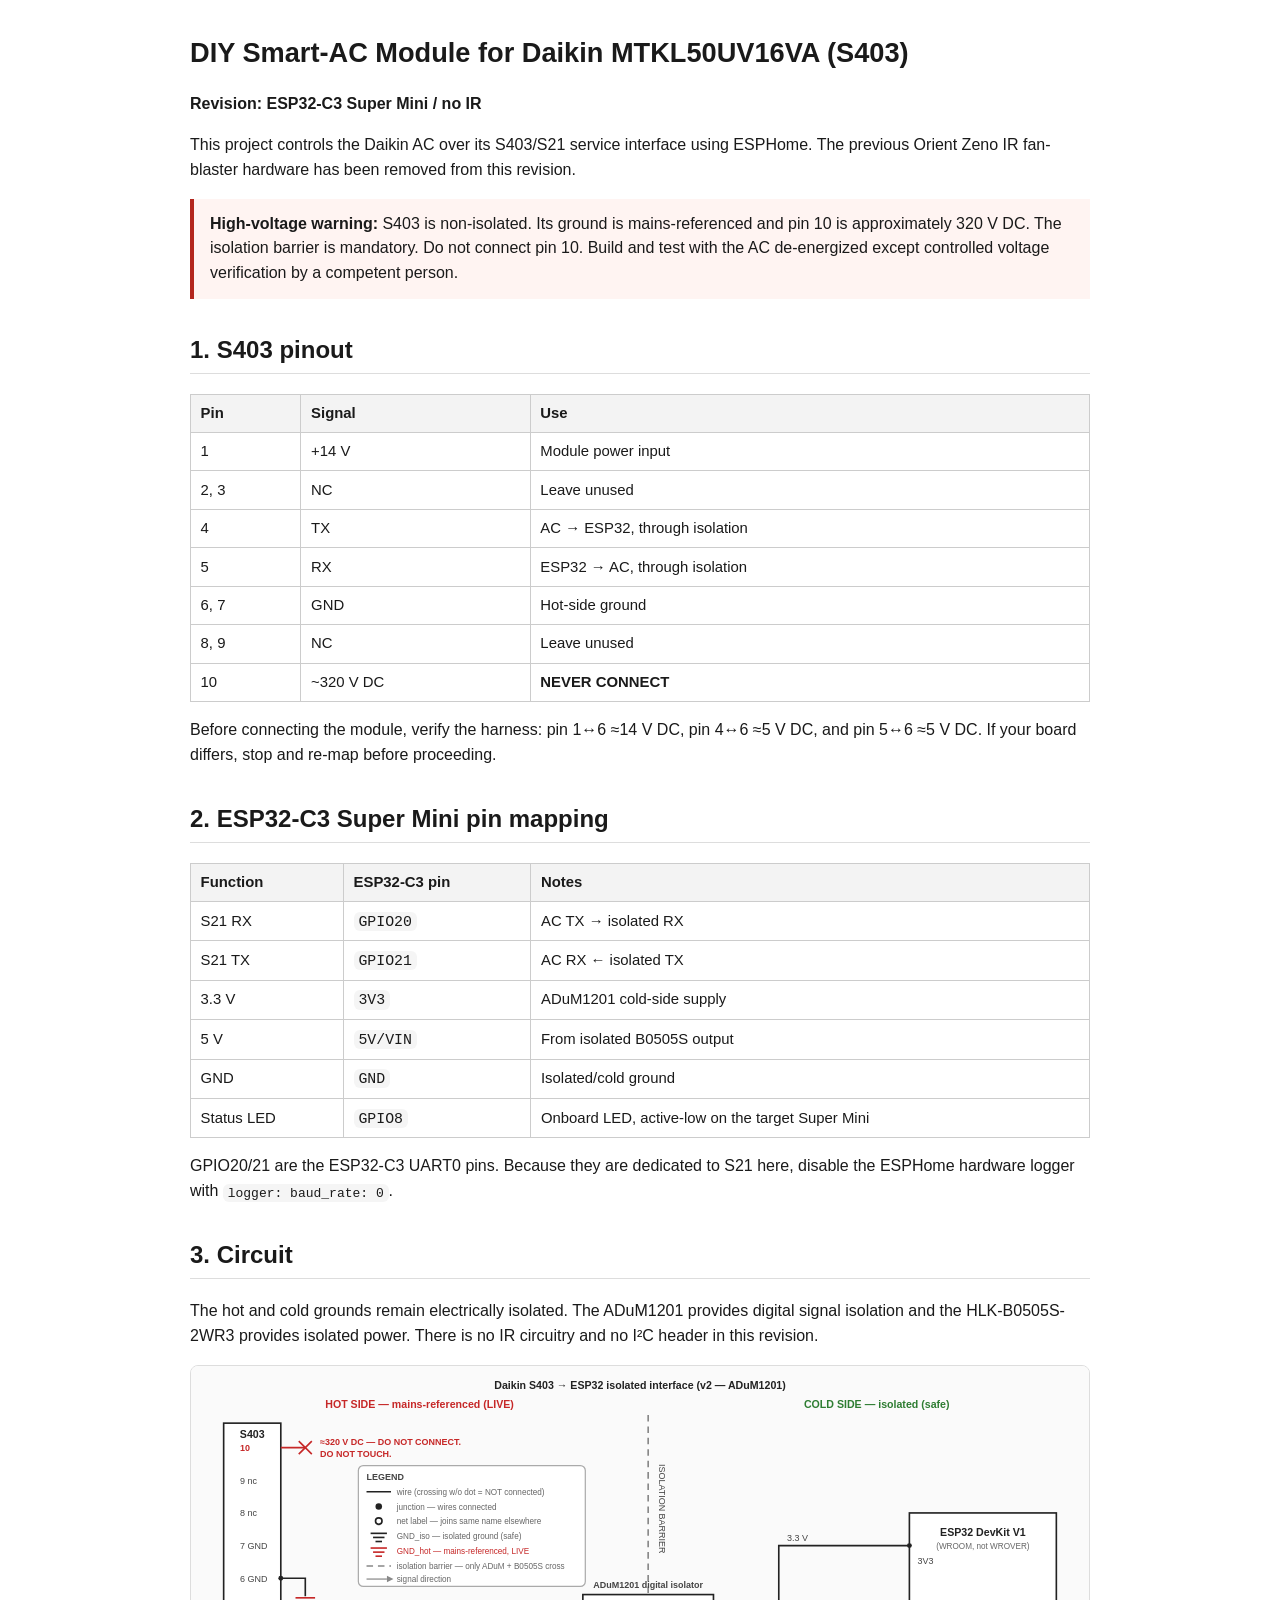
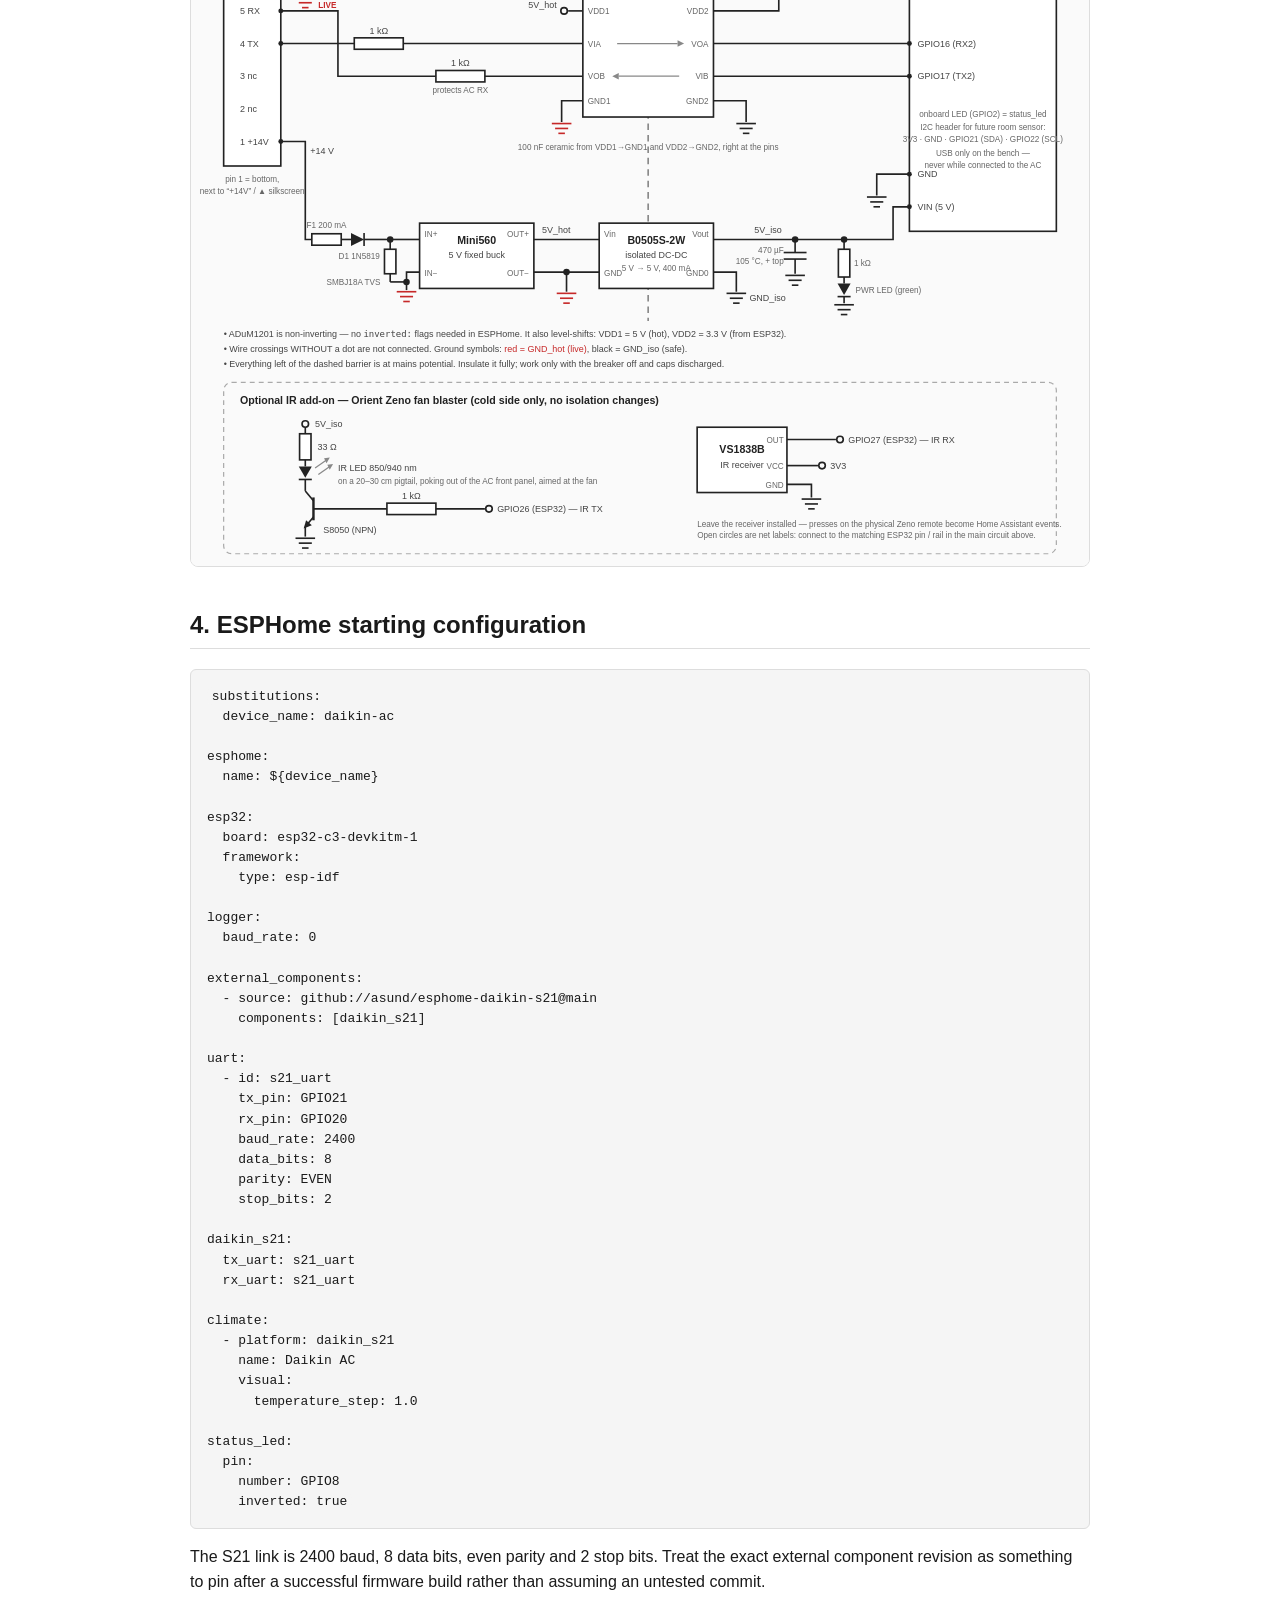
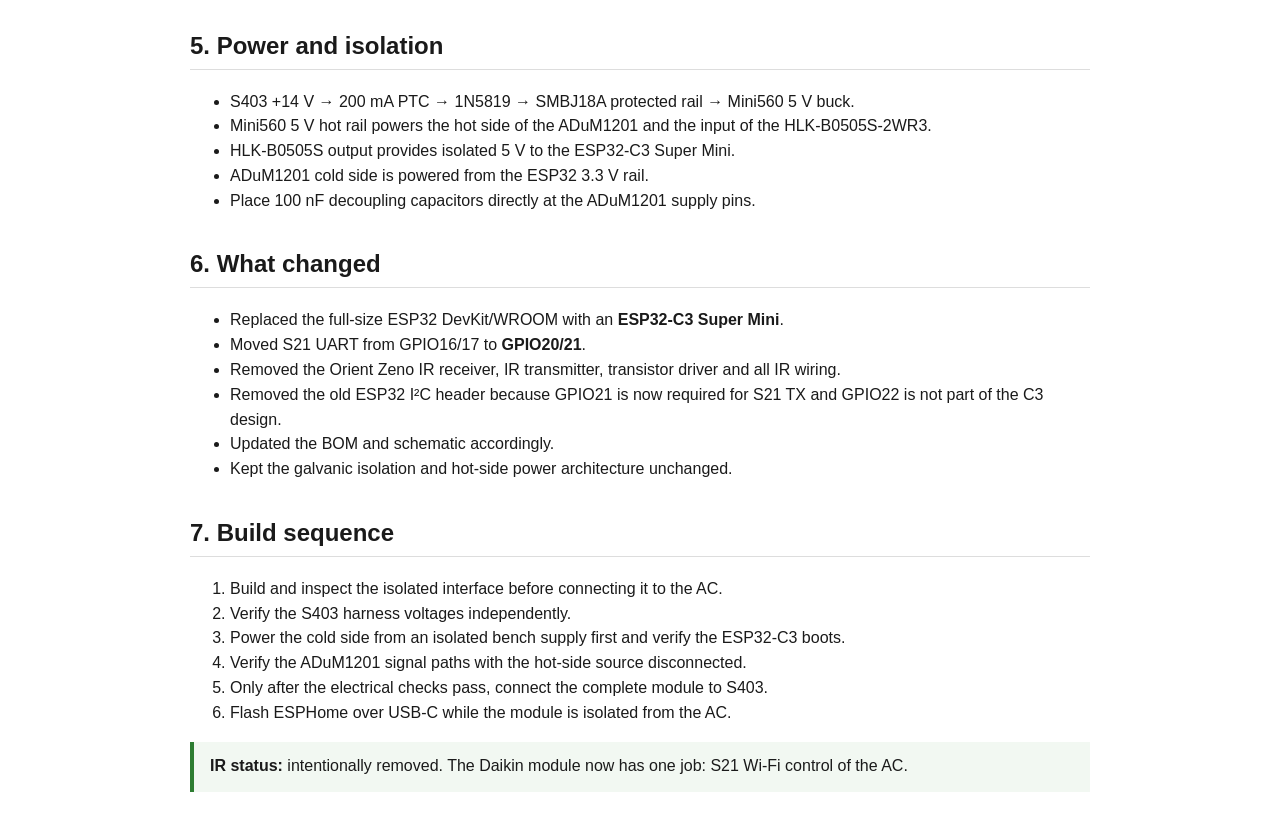
==== commit 08b85ab3: "Update Daikin build guide for ESP32-C3 and no IR" ====
--- a/projects/daikin-ac-wifi/project.html
+++ b/projects/daikin-ac-wifi/project.html
@@ -1,570 +1,42 @@
 <!DOCTYPE html>
-<html lang="en"><head><meta charset="utf-8">
-<meta name="viewport" content="width=device-width, initial-scale=1">
-<title>Daikin S403 DIY Wi-Fi Module — Build Guide (v2)</title>
-<style>
-body{font-family:-apple-system,Segoe UI,Helvetica,Arial,sans-serif;max-width:900px;margin:2rem auto;padding:0 1.2rem;line-height:1.55;color:#1a1a1a;background:#fff}
-h1{font-size:1.7rem} h2{margin-top:2rem;border-bottom:1px solid #ddd;padding-bottom:.3rem}
-table{border-collapse:collapse;width:100%;margin:1rem 0}
-th,td{border:1px solid #ccc;padding:.45rem .6rem;text-align:left;font-size:.93rem}
-th{background:#f3f3f3}
-code{background:#f2f2f2;padding:.1rem .3rem;border-radius:4px;font-size:.9em}
-pre{background:#f7f7f7;border:1px solid #e0e0e0;border-radius:8px;padding:1rem;overflow-x:auto}
-pre code{background:none;padding:0}
-.schematic{margin:1.2rem 0;border:1px solid #ddd;border-radius:8px;overflow:hidden}
-.schematic svg{width:100%;height:auto;display:block}
-</style></head><body>
-<h1>DIY Smart-AC Module for Daikin MTKL50UV16VA (S403 port)</h1>
-<p>ESP32 + ESPHome + galvanic isolation (v2 design). Target cost: <strong>~₹950</strong> all-in, parts sourced in India.</p>
-<hr />
-<h2>1. What we confirmed about your unit</h2>
-<ul>
-<li><strong>S403 is the Wi-Fi port.</strong> Your wiring diagram shows the official Daikin Wi-Fi module (A4P) connects to S403 — so this is exactly where a DIY module belongs.</li>
-<li><strong>Protocol is Daikin "S21"</strong>: serial, <strong>2400 baud, 8 data bits, EVEN parity, 2 stop bits, 5V logic</strong>. This is what Faikin and the ESPHome <code>daikin_s21</code> component speak.</li>
-<li><strong>S403 is a NON-isolated S21 port.</strong> The low-voltage side of your PCB is referenced directly to rectified mains. Even the "GND" pin is at live potential relative to earth. The board's own silkscreen says it: 高電圧注意 / CAUTION HIGH VOLTAGE.</li>
-<li><strong>Pin 10 carries ~320V DC</strong> (the rectified bus). Never connect or touch it.</li>
-</ul>
-<p>This is why we build with galvanic isolation: everything on the ESP32 side becomes electrically separate from the AC, safe to touch, debug, and USB-flash.</p>
-<h2>2. S403 pinout (10-pin, 2.54mm pitch)</h2>
-<p>Count from the <strong>bottom pin, next to the "+14V" silkscreen</strong>. The small <strong>▲ silkscreen marker is pin 1</strong> (standard PCB convention — the triangle always points at pin 1). On your board it sits at the same end as the "+14V" text. Pin 10 is the <strong>opposite</strong> end, up near the "高電圧注意 / CAUTION HIGH VOLTAGE" label — fittingly, that's the 320V pin:</p>
-<table>
-<thead>
-<tr>
-<th>Pin</th>
-<th>Signal</th>
-<th>Notes</th>
-</tr>
-</thead>
-<tbody>
-<tr>
-<td>1 (bottom)</td>
-<td>+14V</td>
-<td>Powers our module (hot side)</td>
-</tr>
-<tr>
-<td>2, 3</td>
-<td>—</td>
-<td>Unused</td>
-</tr>
-<tr>
-<td>4</td>
-<td>TX (data out of AC)</td>
-<td>5V logic</td>
-</tr>
-<tr>
-<td>5</td>
-<td>RX (data into AC)</td>
-<td>5V logic</td>
-</tr>
-<tr>
-<td>6, 7</td>
-<td>GND (LIVE potential!)</td>
-<td>Hot-side ground only</td>
-</tr>
-<tr>
-<td>8, 9</td>
-<td>—</td>
-<td>Unused</td>
-</tr>
-<tr>
-<td>10 (top)</td>
-<td><strong>~320V DC</strong></td>
-<td><strong>NEVER CONNECT. NEVER TOUCH.</strong></td>
-</tr>
-</tbody>
-</table>
-<p><strong>Verify before wiring — the safe way (don't probe the live connector directly; a slipped probe bridging two pins can kill the PCB instantly):</strong></p>
-<ol>
-<li>Breaker off, wait 10+ minutes. Plug in your 4-wire harness (positions 1, 4, 5, 6 loaded — leave 10 EMPTY, no metal in that position at all). Keep the free wire ends separated and insulated.</li>
-<li>Breaker on. Measure at the free harness ends, one hand behind your back:</li>
-<li>Pin 1 ↔ pin 6: expect <strong>~14V DC</strong></li>
-<li>Pin 4 ↔ pin 6: expect <strong>~5V DC</strong> (UART idles high)</li>
-<li>Pin 5 ↔ pin 6: expect <strong>~5V DC</strong> (internal pullup)</li>
-<li><strong>Abort if any reading is wildly off</strong> (e.g. 14V on pin 4/5, or hundreds of volts anywhere) — the pinout on your board differs from the reference and connecting the module would damage something. Report the readings and we re-map.</li>
-<li>Breaker off, wait 10+ minutes, then connect the harness to your module.</li>
-</ol>
-<p>The reference pinout comes from a user-confirmed Faikin install on a different Daikin model — your own measurements are the final authority, which is why step 3 exists.</p>
-<p><strong>Connector:</strong> standard Dupont pins reportedly don't fit S403 well. A <strong>JST XH 2.54mm housing</strong> with crimped leads works after lightly shaving the housing sides. Confirmed part: <a href="https://robu.in/product/a2508h-10p-cjt-10-pin-2-50mm-female-housing-with-300mm-wire-28-awg-rohs/">A2508H-10P-CJT 10-pin 2.50mm pre-crimped housing (robu)</a> — an XH-compatible clone, exact 10 positions.</p>
-<h2>3. Circuit</h2>
-<p>Two fully separate grounds. Nothing crosses the isolation barrier except the tiny isolation transformers inside the ADuM1201 and the B0505S.</p>
-<p><div class="schematic"><svg xmlns="http://www.w3.org/2000/svg" viewBox="0 0 1100 980" font-family="Helvetica, Arial, sans-serif">
-  <style>
-    .wire{stroke:#222;stroke-width:2;fill:none}
-    .hotwire{stroke:#c62828;stroke-width:2;fill:none}
-    .box{fill:#ffffff;stroke:#222;stroke-width:2}
-    .lbl{font-size:13px;fill:#222}
-    .small{font-size:11px;fill:#444}
-    .tiny{font-size:10px;fill:#666}
-    .red{fill:#c62828}
-    .green{fill:#2e7d32}
-    .bold{font-weight:bold}
-    .dot{fill:#222}
-  </style>
+<html lang="en"><head><meta charset="utf-8"><meta name="viewport" content="width=device-width,initial-scale=1">
+<title>Daikin S403 DIY Wi-Fi Module — ESP32-C3 Super Mini</title>
+<style>body{font-family:-apple-system,BlinkMacSystemFont,"Segoe UI",Arial,sans-serif;max-width:900px;margin:2rem auto;padding:0 1.2rem;line-height:1.55;color:#1a1a1a}h1{font-size:1.7rem}h2{margin-top:2rem;border-bottom:1px solid #ddd;padding-bottom:.3rem}table{border-collapse:collapse;width:100%;margin:1rem 0}th,td{border:1px solid #ccc;padding:.45rem .6rem;text-align:left;font-size:.93rem}th{background:#f3f3f3}code,pre{background:#f5f5f5;border-radius:6px}code{padding:.1rem .3rem}pre{padding:1rem;overflow:auto;border:1px solid #ddd}img{max-width:100%;height:auto;border:1px solid #ddd;border-radius:8px}.note{padding:.8rem 1rem;background:#fff4f2;border-left:4px solid #b3261e}.ok{padding:.8rem 1rem;background:#f2f8f2;border-left:4px solid #2e7d32}</style></head><body>
+<h1>DIY Smart-AC Module for Daikin MTKL50UV16VA (S403)</h1>
+<p><strong>Revision: ESP32-C3 Super Mini / no IR</strong></p>
+<p>This project controls the Daikin AC over its S403/S21 service interface using ESPHome. The previous Orient Zeno IR fan-blaster hardware has been removed from this revision.</p>
+<div class="note"><strong>High-voltage warning:</strong> S403 is non-isolated. Its ground is mains-referenced and pin 10 is approximately 320 V DC. The isolation barrier is mandatory. Do not connect pin 10. Build and test with the AC de-energized except controlled voltage verification by a competent person.</div>
+<h2>1. S403 pinout</h2>
+<table><tr><th>Pin</th><th>Signal</th><th>Use</th></tr><tr><td>1</td><td>+14 V</td><td>Module power input</td></tr><tr><td>2, 3</td><td>NC</td><td>Leave unused</td></tr><tr><td>4</td><td>TX</td><td>AC → ESP32, through isolation</td></tr><tr><td>5</td><td>RX</td><td>ESP32 → AC, through isolation</td></tr><tr><td>6, 7</td><td>GND</td><td>Hot-side ground</td></tr><tr><td>8, 9</td><td>NC</td><td>Leave unused</td></tr><tr><td>10</td><td>~320 V DC</td><td><strong>NEVER CONNECT</strong></td></tr></table>
+<p>Before connecting the module, verify the harness: pin 1↔6 ≈14 V DC, pin 4↔6 ≈5 V DC, and pin 5↔6 ≈5 V DC. If your board differs, stop and re-map before proceeding.</p>
+<h2>2. ESP32-C3 Super Mini pin mapping</h2>
+<table><tr><th>Function</th><th>ESP32-C3 pin</th><th>Notes</th></tr><tr><td>S21 RX</td><td><code>GPIO20</code></td><td>AC TX → isolated RX</td></tr><tr><td>S21 TX</td><td><code>GPIO21</code></td><td>AC RX ← isolated TX</td></tr><tr><td>3.3 V</td><td><code>3V3</code></td><td>ADuM1201 cold-side supply</td></tr><tr><td>5 V</td><td><code>5V/VIN</code></td><td>From isolated B0505S output</td></tr><tr><td>GND</td><td><code>GND</code></td><td>Isolated/cold ground</td></tr><tr><td>Status LED</td><td><code>GPIO8</code></td><td>Onboard LED, active-low on the target Super Mini</td></tr></table>
+<p>GPIO20/21 are the ESP32-C3 UART0 pins. Because they are dedicated to S21 here, disable the ESPHome hardware logger with <code>logger: baud_rate: 0</code>.</p>
+<h2>3. Circuit</h2><p>The hot and cold grounds remain electrically isolated. The ADuM1201 provides digital signal isolation and the HLK-B0505S-2WR3 provides isolated power. There is no IR circuitry and no I²C header in this revision.</p>
+<img src="circuit-diagram.svg" alt="Daikin S403 to ESP32-C3 Super Mini isolated circuit diagram">
+<h2>4. ESPHome starting configuration</h2>
+<pre><code>substitutions:
+  device_name: daikin-ac
 
-  <rect x="0" y="0" width="1100" height="980" fill="#fafafa"/>
-  <text x="550" y="28" text-anchor="middle" class="lbl bold" font-size="17">Daikin S403 → ESP32 isolated interface (v2 — ADuM1201)</text>
-
-  <!-- side headers -->
-  <text x="280" y="52" text-anchor="middle" class="lbl bold red">HOT SIDE — mains-referenced (LIVE)</text>
-  <text x="840" y="52" text-anchor="middle" class="lbl bold green">COLD SIDE — isolated (safe)</text>
-
-  <!-- isolation barrier -->
-  <line x1="560" y1="60" x2="560" y2="680" stroke="#888" stroke-width="2" stroke-dasharray="8 6"/>
-  <text x="573" y="120" class="small" transform="rotate(90 573 120)">ISOLATION BARRIER</text>
-
-  <!-- ======== S403 connector ======== -->
-  <rect x="40" y="70" width="70" height="420" class="box"/>
-  <text x="75" y="88" text-anchor="middle" class="lbl bold">S403</text>
-  <g class="small">
-    <circle cx="110" cy="460" r="3" class="dot"/><text x="60" y="464">1  +14V</text>
-    <text x="60" y="424">2  nc</text>
-    <text x="60" y="384">3  nc</text>
-    <circle cx="110" cy="340" r="3" class="dot"/><text x="60" y="344">4  TX</text>
-    <circle cx="110" cy="300" r="3" class="dot"/><text x="60" y="304">5  RX</text>
-    <circle cx="110" cy="260" r="3" class="dot"/><text x="60" y="264">6  GND</text>
-    <text x="60" y="224">7  GND</text>
-    <text x="60" y="184">8  nc</text>
-    <text x="60" y="144">9  nc</text>
-    <text x="60" y="104" class="red bold">10</text>
-  </g>
-  <text x="75" y="510" text-anchor="middle" class="tiny">pin 1 = bottom,</text>
-  <text x="75" y="524" text-anchor="middle" class="tiny">next to “+14V” / ▲ silkscreen</text>
-
-  <!-- pin 10 danger -->
-  <line x1="110" y1="100" x2="140" y2="100" class="hotwire"/>
-  <line x1="132" y1="92" x2="148" y2="108" class="hotwire"/>
-  <line x1="148" y1="92" x2="132" y2="108" class="hotwire"/>
-  <text x="158" y="97" class="small red bold">≈320 V DC — DO NOT CONNECT.</text>
-  <text x="158" y="112" class="small red bold">DO NOT TOUCH.</text>
-
-  <!-- ======== pin 6 GND_hot ======== -->
-  <polyline points="110,260 140,260 140,282" class="wire"/>
-  <g class="hotwire">
-    <line x1="128" y1="284" x2="152" y2="284"/><line x1="132" y1="290" x2="148" y2="290"/><line x1="136" y1="296" x2="144" y2="296"/>
-  </g>
-  <text x="156" y="296" class="tiny red bold">LIVE</text>
-
-  <!-- ======== pin 4 (AC TX) -> 1k -> VIA ======== -->
-  <line x1="110" y1="340" x2="200" y2="340" class="wire"/>
-  <rect x="200" y="333" width="60" height="14" class="box"/>
-  <text x="230" y="328" text-anchor="middle" class="small">1 kΩ</text>
-  <line x1="260" y1="340" x2="480" y2="340" class="wire"/>
-
-  <!-- ======== pin 5 (AC RX) <- 1k <- VOB (crossing at 180,340 = no dot) ======== -->
-  <polyline points="110,300 180,300 180,380 300,380" class="wire"/>
-  <rect x="300" y="373" width="60" height="14" class="box"/>
-  <text x="330" y="368" text-anchor="middle" class="small">1 kΩ</text>
-  <text x="330" y="400" text-anchor="middle" class="tiny">protects AC RX</text>
-  <line x1="360" y1="380" x2="480" y2="380" class="wire"/>
-
-  <!-- ======== ADuM1201 (straddles barrier) ======== -->
-  <rect x="480" y="280" width="160" height="150" class="box"/>
-  <text x="560" y="272" text-anchor="middle" class="small bold">ADuM1201 digital isolator</text>
-  <g class="tiny">
-    <text x="486" y="304">VDD1</text>
-    <text x="486" y="344">VIA</text>
-    <text x="486" y="384">VOB</text>
-    <text x="486" y="414">GND1</text>
-    <text x="634" y="304" text-anchor="end">VDD2</text>
-    <text x="634" y="344" text-anchor="end">VOA</text>
-    <text x="634" y="384" text-anchor="end">VIB</text>
-    <text x="634" y="414" text-anchor="end">GND2</text>
-  </g>
-  <!-- channel arrows -->
-  <line x1="522" y1="340" x2="596" y2="340" stroke="#888" stroke-width="1.5"/>
-  <polygon points="596,336 604,340 596,344" fill="#888"/>
-  <line x1="598" y1="380" x2="524" y2="380" stroke="#888" stroke-width="1.5"/>
-  <polygon points="524,376 516,380 524,384" fill="#888"/>
-  <!-- VDD1 net flag (5V_hot) -->
-  <line x1="480" y1="300" x2="462" y2="300" class="wire"/>
-  <circle cx="457" cy="300" r="4" fill="none" stroke="#222" stroke-width="2"/>
-  <text x="448" y="296" text-anchor="end" class="small">5V_hot</text>
-  <!-- GND1 -> hot gnd -->
-  <polyline points="480,410 454,410 454,436" class="wire"/>
-  <g class="hotwire">
-    <line x1="442" y1="438" x2="466" y2="438"/><line x1="446" y1="444" x2="462" y2="444"/><line x1="450" y1="450" x2="458" y2="450"/>
-  </g>
-  <!-- VDD2 -> ESP 3V3 -->
-  <polyline points="640,300 720,300 720,220 880,220" class="wire"/>
-  <text x="730" y="214" class="small">3.3 V</text>
-  <!-- GND2 -> iso gnd -->
-  <polyline points="640,410 680,410 680,436" class="wire"/>
-  <g class="wire">
-    <line x1="668" y1="438" x2="692" y2="438"/><line x1="672" y1="444" x2="688" y2="444"/><line x1="676" y1="450" x2="684" y2="450"/>
-  </g>
-  <!-- data to ESP -->
-  <line x1="640" y1="340" x2="880" y2="340" class="wire"/>
-  <line x1="640" y1="380" x2="880" y2="380" class="wire"/>
-  <text x="560" y="470" text-anchor="middle" class="tiny">100 nF ceramic from VDD1→GND1 and VDD2→GND2, right at the pins</text>
-
-  <!-- ======== power input chain: pin1 -> F1 -> D1 -> TVS node -> buck ======== -->
-  <polyline points="110,460 140,460 140,580 148,580" class="wire"/>
-  <text x="146" y="475" class="small">+14 V</text>
-  <rect x="148" y="573" width="36" height="14" class="box"/>
-  <text x="166" y="566" text-anchor="middle" class="tiny">F1 200 mA</text>
-  <line x1="184" y1="580" x2="196" y2="580" class="wire"/>
-  <!-- D1 schottky -->
-  <polygon points="196,572 196,588 212,580" fill="#222"/>
-  <line x1="212" y1="572" x2="212" y2="588" class="wire"/>
-  <line x1="212" y1="580" x2="244" y2="580" class="wire"/>
-  <text x="206" y="604" text-anchor="middle" class="tiny">D1 1N5819</text>
-  <!-- TVS -->
-  <circle cx="244" cy="580" r="4" class="dot"/>
-  <line x1="244" y1="580" x2="244" y2="592" class="wire"/>
-  <rect x="237" y="592" width="14" height="30" class="box"/>
-  <text x="232" y="636" text-anchor="end" class="tiny">SMBJ18A TVS</text>
-  <line x1="244" y1="622" x2="244" y2="632" class="wire"/>
-  <line x1="244" y1="632" x2="264" y2="632" class="wire"/>
-  <circle cx="264" cy="632" r="4" class="dot"/>
-  <line x1="264" y1="632" x2="264" y2="642" class="wire"/>
-  <g class="hotwire">
-    <line x1="252" y1="644" x2="276" y2="644"/><line x1="256" y1="650" x2="272" y2="650"/><line x1="260" y1="656" x2="268" y2="656"/>
-  </g>
-  <line x1="244" y1="580" x2="280" y2="580" class="wire"/>
-
-  <!-- ======== Mini560 buck ======== -->
-  <rect x="280" y="560" width="140" height="80" class="box"/>
-  <text x="350" y="586" text-anchor="middle" class="lbl bold">Mini560</text>
-  <text x="350" y="603" text-anchor="middle" class="small">5 V fixed buck</text>
-  <text x="286" y="577" class="tiny">IN+</text>
-  <text x="286" y="625" class="tiny">IN−</text>
-  <text x="414" y="577" text-anchor="end" class="tiny">OUT+</text>
-  <text x="414" y="625" text-anchor="end" class="tiny">OUT−</text>
-  <!-- buck IN- to shared hot gnd -->
-  <polyline points="280,620 264,620 264,632" class="wire"/>
-  <!-- 5V_hot rail -->
-  <line x1="420" y1="580" x2="500" y2="580" class="wire"/>
-  <text x="430" y="572" class="small">5V_hot</text>
-  <!-- buck OUT- -> B0505S GND, hot gnd tap -->
-  <line x1="420" y1="620" x2="500" y2="620" class="wire"/>
-  <circle cx="460" cy="620" r="4" class="dot"/>
-  <line x1="460" y1="620" x2="460" y2="644" class="wire"/>
-  <g class="hotwire">
-    <line x1="448" y1="646" x2="472" y2="646"/><line x1="452" y1="652" x2="468" y2="652"/><line x1="456" y1="658" x2="464" y2="658"/>
-  </g>
-
-  <!-- ======== B0505S-2W (straddles barrier) ======== -->
-  <rect x="500" y="560" width="140" height="80" class="box"/>
-  <text x="570" y="586" text-anchor="middle" class="lbl bold">B0505S-2W</text>
-  <text x="570" y="603" text-anchor="middle" class="small">isolated DC-DC</text>
-  <text x="570" y="619" text-anchor="middle" class="tiny">5 V → 5 V, 400 mA</text>
-  <text x="506" y="577" class="tiny">Vin</text>
-  <text x="506" y="625" class="tiny">GND</text>
-  <text x="634" y="577" text-anchor="end" class="tiny">Vout</text>
-  <text x="634" y="625" text-anchor="end" class="tiny">GND0</text>
-
-  <!-- 5V_iso: Vout -> ESP VIN -->
-  <polyline points="640,580 860,580 860,540 880,540" class="wire"/>
-  <text x="690" y="572" class="small">5V_iso</text>
-  <circle cx="740" cy="580" r="4" class="dot"/>
-  <circle cx="800" cy="580" r="4" class="dot"/>
-
-  <!-- bulk cap -->
-  <line x1="740" y1="580" x2="740" y2="596" class="wire"/>
-  <line x1="726" y1="596" x2="754" y2="596" class="wire"/>
-  <line x1="726" y1="604" x2="754" y2="604" class="wire"/>
-  <text x="726" y="596" text-anchor="end" class="tiny">470 µF</text>
-  <text x="726" y="610" text-anchor="end" class="tiny">105 °C, + top</text>
-  <line x1="740" y1="604" x2="740" y2="622" class="wire"/>
-  <g class="wire">
-    <line x1="728" y1="624" x2="752" y2="624"/><line x1="732" y1="630" x2="748" y2="630"/><line x1="736" y1="636" x2="744" y2="636"/>
-  </g>
-
-  <!-- power LED -->
-  <line x1="800" y1="580" x2="800" y2="592" class="wire"/>
-  <rect x="793" y="592" width="14" height="34" class="box"/>
-  <text x="812" y="612" class="tiny">1 kΩ</text>
-  <line x1="800" y1="626" x2="800" y2="634" class="wire"/>
-  <polygon points="792,634 808,634 800,648" fill="#222"/>
-  <line x1="792" y1="650" x2="808" y2="650" class="wire"/>
-  <text x="814" y="646" class="tiny">PWR LED (green)</text>
-  <line x1="800" y1="650" x2="800" y2="658" class="wire"/>
-  <g class="wire">
-    <line x1="788" y1="660" x2="812" y2="660"/><line x1="792" y1="666" x2="808" y2="666"/><line x1="796" y1="672" x2="804" y2="672"/>
-  </g>
-
-  <!-- GND0 -> iso gnd -->
-  <polyline points="640,620 668,620 668,644" class="wire"/>
-  <g class="wire">
-    <line x1="656" y1="646" x2="680" y2="646"/><line x1="660" y1="652" x2="676" y2="652"/><line x1="664" y1="658" x2="672" y2="658"/>
-  </g>
-  <text x="684" y="656" class="small">GND_iso</text>
-
-  <!-- ======== ESP32 ======== -->
-  <rect x="880" y="180" width="180" height="390" class="box"/>
-  <text x="970" y="208" text-anchor="middle" class="lbl bold">ESP32 DevKit V1</text>
-  <text x="970" y="224" text-anchor="middle" class="tiny">(WROOM, not WROVER)</text>
-  <g class="small">
-    <circle cx="880" cy="220" r="3" class="dot"/><text x="890" y="242">3V3</text>
-    <circle cx="880" cy="340" r="3" class="dot"/><text x="890" y="344">GPIO16 (RX2)</text>
-    <circle cx="880" cy="380" r="3" class="dot"/><text x="890" y="384">GPIO17 (TX2)</text>
-    <circle cx="880" cy="500" r="3" class="dot"/><text x="890" y="504">GND</text>
-    <circle cx="880" cy="540" r="3" class="dot"/><text x="890" y="544">VIN (5 V)</text>
-  </g>
-  <text x="970" y="430" text-anchor="middle" class="tiny">onboard LED (GPIO2) = status_led</text>
-  <text x="970" y="446" text-anchor="middle" class="tiny">I2C header for future room sensor:</text>
-  <text x="970" y="460" text-anchor="middle" class="tiny">3V3 · GND · GPIO21 (SDA) · GPIO22 (SCL)</text>
-  <text x="970" y="478" text-anchor="middle" class="tiny">USB only on the bench —</text>
-  <text x="970" y="492" text-anchor="middle" class="tiny">never while connected to the AC</text>
-  <!-- ESP GND -> iso gnd -->
-  <polyline points="880,500 840,500 840,526" class="wire"/>
-  <g class="wire">
-    <line x1="828" y1="528" x2="852" y2="528"/><line x1="832" y1="534" x2="848" y2="534"/><line x1="836" y1="540" x2="844" y2="540"/>
-  </g>
-
-  <!-- notes -->
-  <text x="40" y="700" class="small">• ADuM1201 is non-inverting — no <tspan font-family="monospace">inverted:</tspan> flags needed in ESPHome. It also level-shifts: VDD1 = 5 V (hot), VDD2 = 3.3 V (from ESP32).</text>
-  <text x="40" y="718" class="small">• Wire crossings WITHOUT a dot are not connected. Ground symbols: <tspan class="red">red = GND_hot (live)</tspan>, black = GND_iso (safe).</text>
-  <text x="40" y="736" class="small">• Everything left of the dashed barrier is at mains potential. Insulate it fully; work only with the breaker off and caps discharged.</text>
-
-  <!-- ======== Optional IR add-on panel ======== -->
-  <rect x="40" y="755" width="1020" height="210" rx="10" fill="none" stroke="#aaa" stroke-width="1.5" stroke-dasharray="6 5"/>
-  <text x="60" y="782" class="lbl bold">Optional IR add-on — Orient Zeno fan blaster (cold side only, no isolation changes)</text>
-
-  <!-- TX chain -->
-  <circle cx="140" cy="806" r="4" fill="none" stroke="#222" stroke-width="2"/>
-  <text x="152" y="810" class="small">5V_iso</text>
-  <line x1="140" y1="810" x2="140" y2="818" class="wire"/>
-  <rect x="133" y="818" width="14" height="32" class="box"/>
-  <text x="155" y="838" class="small">33 Ω</text>
-  <line x1="140" y1="850" x2="140" y2="858" class="wire"/>
-  <polygon points="132,858 148,858 140,872" fill="#222"/>
-  <line x1="132" y1="874" x2="148" y2="874" class="wire"/>
-  <line x1="152" y1="860" x2="166" y2="850" stroke="#888" stroke-width="1.5"/>
-  <polygon points="163,848 170,847 166,854" fill="#888"/>
-  <line x1="156" y1="868" x2="170" y2="858" stroke="#888" stroke-width="1.5"/>
-  <polygon points="167,856 174,855 170,862" fill="#888"/>
-  <text x="180" y="864" class="small">IR LED 850/940 nm</text>
-  <text x="180" y="879" class="tiny">on a 20–30 cm pigtail, poking out of the AC front panel, aimed at the fan</text>
-  <line x1="140" y1="874" x2="140" y2="888" class="wire"/>
-  <line x1="140" y1="888" x2="150" y2="900" class="wire"/>
-  <line x1="150" y1="896" x2="150" y2="924" stroke="#222" stroke-width="3"/>
-  <line x1="150" y1="920" x2="140" y2="932" class="wire"/>
-  <polygon points="141,924 138,934 148,930" fill="#222"/>
-  <line x1="140" y1="932" x2="140" y2="944" class="wire"/>
-  <g class="wire">
-    <line x1="128" y1="946" x2="152" y2="946"/><line x1="132" y1="952" x2="148" y2="952"/><line x1="136" y1="958" x2="144" y2="958"/>
-  </g>
-  <text x="162" y="940" class="small">S8050 (NPN)</text>
-  <line x1="150" y1="910" x2="240" y2="910" class="wire"/>
-  <rect x="240" y="903" width="60" height="14" class="box"/>
-  <text x="270" y="898" text-anchor="middle" class="small">1 kΩ</text>
-  <line x1="300" y1="910" x2="360" y2="910" class="wire"/>
-  <circle cx="365" cy="910" r="4" fill="none" stroke="#222" stroke-width="2"/>
-  <text x="375" y="914" class="small">GPIO26 (ESP32) — IR TX</text>
-
-  <!-- RX: VS1838B -->
-  <rect x="620" y="810" width="110" height="80" class="box"/>
-  <text x="675" y="842" text-anchor="middle" class="lbl bold">VS1838B</text>
-  <text x="675" y="860" text-anchor="middle" class="small">IR receiver</text>
-  <g class="tiny">
-    <text x="726" y="829" text-anchor="end">OUT</text>
-    <text x="726" y="861" text-anchor="end">VCC</text>
-    <text x="726" y="884" text-anchor="end">GND</text>
-  </g>
-  <line x1="730" y1="825" x2="790" y2="825" class="wire"/>
-  <circle cx="795" cy="825" r="4" fill="none" stroke="#222" stroke-width="2"/>
-  <text x="805" y="829" class="small">GPIO27 (ESP32) — IR RX</text>
-  <line x1="730" y1="857" x2="768" y2="857" class="wire"/>
-  <circle cx="773" cy="857" r="4" fill="none" stroke="#222" stroke-width="2"/>
-  <text x="783" y="861" class="small">3V3</text>
-  <polyline points="730,880 760,880 760,896" class="wire"/>
-  <g class="wire">
-    <line x1="748" y1="898" x2="772" y2="898"/><line x1="752" y1="904" x2="768" y2="904"/><line x1="756" y1="910" x2="764" y2="910"/>
-  </g>
-  <text x="620" y="932" class="tiny">Leave the receiver installed — presses on the physical Zeno remote become Home Assistant events.</text>
-  <text x="620" y="946" class="tiny">Open circles are net labels: connect to the matching ESP32 pin / rail in the main circuit above.</text>
-</svg>
-</div></p>
-<p>(Also saved standalone as <code>daikin-s403-circuit.svg</code> — vector, zoom freely. Ground symbols: red = GND_hot / live, black = GND_iso / safe. Wire crossings without a dot are not connected.)</p>
-<p>The <strong>ADuM1201</strong> replaces the v1 optocoupler pair: non-inverting (no <code>inverted:</code> flags in software), fast, no LED aging over years of 24/7 duty, and it level-shifts for free — VDD1 runs at 5V (hot side), VDD2 at 3.3V from the ESP32, so each side speaks its native logic level. Put a 100nF ceramic directly at each VDD pin. (We're using the actual <strong>ADuM1201ARZ-RL7</strong>, genuine Analog Devices. If it goes out of stock, ADuM121N1BRZ or ADuM1281ARZ are pin-identical substitutes.)</p>
-<p>Four protection parts guard the AC PCB and the module: <strong>F1 (200mA polyfuse)</strong> — a short anywhere in the module can't drag down the AC's internal supply; <strong>D1 (1N5819 Schottky)</strong> — reverse-polarity protection if the harness is ever miswired; <strong>TVS (SMBJ18A)</strong> — clamps voltage spikes on the 14V feed, which comes from a supply sharing a box with a switching compressor drive; and <strong>1kΩ in series with each data line</strong> — limits fault current into the AC's TX/RX pins.</p>
-<p>Serviceability: a power LED on 5V_iso (shown; duplicate it on 5V_hot to see at a glance that the hot side is up), the ESP32's onboard GPIO2 LED as ESPHome <code>status_led</code>, wire-loop test points for 14V, 5V_hot, 5V_iso and both grounds (free — just solder small wire loops), and a 4-pin I2C header (3V3 / GND / GPIO21 / GPIO22) so a room-temperature sensor can plug in later without touching the build.</p>
-<h2>4. Shopping list — single robu.in order (stock-checked)</h2>
-<p>Every item verified on robu.in (prices incl. GST, checked July 10, 2026). One cart, one shipping charge.</p>
-<table>
-<thead>
-<tr>
-<th>#</th>
-<th>Part</th>
-<th>Qty</th>
-<th>Price</th>
-<th>Link / search</th>
-</tr>
-</thead>
-<tbody>
-<tr>
-<td>1</td>
-<td>MINI KIT ESP32 Wi-Fi + BT module, Type-C (WROOM-32, GPIO16/17 available)</td>
-<td>1</td>
-<td>₹534</td>
-<td>search <strong>"MINI KIT ESP32 2104"</strong> — in stock</td>
-</tr>
-<tr>
-<td>2</td>
-<td>Mini560 5V fixed buck</td>
-<td>1</td>
-<td>₹81</td>
-<td><a href="https://robu.in/product/mini560-dc-5v-5a-step-down-stabilized-module/">product page</a></td>
-</tr>
-<tr>
-<td>3</td>
-<td>Hi-Link HLK-B0505S-2WR3 isolated DC-DC (2W, 400mA, 1500VDC)</td>
-<td>1</td>
-<td>₹142</td>
-<td><a href="https://robu.in/product/5v-to-5v-2w-400ma-dc-to-dc-isolation-voltage-1500vdc-power-module-converter-b0505s-2wr3/">product page</a></td>
-</tr>
-<tr>
-<td>4</td>
-<td><strong>Genuine ADI</strong> ADuM1201ARZ-RL7 digital isolator (in stock)</td>
-<td>1</td>
-<td>₹214</td>
-<td><a href="https://robu.in/product/adum1201arz-rl7-analog-devices-digital-isolator-2-channels-2-7-v-5-5-v-nsoic-8-pins-1-mbps/">product page</a></td>
-</tr>
-<tr>
-<td>5</td>
-<td>SOIC8→DIP8 adapter PCB, <strong>pack of 5</strong></td>
-<td>1</td>
-<td>₹29</td>
-<td>search <strong>"sop8 to dip8 adapter"</strong> (SKU 1121328)</td>
-</tr>
-<tr>
-<td>6</td>
-<td>SMBJ18A TVS (Vishay)</td>
-<td>1</td>
-<td>₹18</td>
-<td><a href="https://robu.in/product/smbj18a-e3-52-vishay-smbj18a-e3-52-tvs-diode-transzorb-smbj-series-unidirectional-18-v-29-2-v-do-214aa-smb-2-pins/">product page</a></td>
-</tr>
-<tr>
-<td>7</td>
-<td>1N5819 Schottky, DO-41 through-hole (MCC)</td>
-<td>2</td>
-<td>₹12</td>
-<td>search <strong>"1N5819"</strong> (SKU R241509, ₹6 ea)</td>
-</tr>
-<tr>
-<td>8</td>
-<td>RXEF020 200mA polyfuse (Littelfuse, through-hole)</td>
-<td>1</td>
-<td>₹18</td>
-<td><a href="https://robu.in/product/rxef020-littelfuse-72v-40a-200ma-400ma-plugin-resettable-rohs/">product page</a></td>
-</tr>
-<tr>
-<td>9</td>
-<td><strong>Rubycon ZLH</strong> 470µF/16V <strong>105°C</strong> electrolytic</td>
-<td>2</td>
-<td>₹24</td>
-<td>search <strong>"16ZLH470"</strong> (SKU R185943, ₹12 ea) — genuine Japanese 105°C</td>
-</tr>
-<tr>
-<td>10</td>
-<td>100nF MLCC 1206 (easy to hand-solder)</td>
-<td>4</td>
-<td>₹20</td>
-<td>search <strong>"100nF 1206"</strong> (SKU 596586)</td>
-</tr>
-<tr>
-<td>11</td>
-<td>1kΩ 1/4W metal film resistor</td>
-<td>6</td>
-<td>₹6</td>
-<td>search <strong>"1k Ohm 0.25W metal film"</strong> (SKU 582209)</td>
-</tr>
-<tr>
-<td>12</td>
-<td>3mm DIP LED (1 red + 1 green)</td>
-<td>2</td>
-<td>₹8</td>
-<td>search <strong>"3mm red DIP LED"</strong> / green (₹1.5–4 ea)</td>
-</tr>
-<tr>
-<td>13</td>
-<td>2.54mm 1×40 male header strip</td>
-<td>1</td>
-<td>₹9</td>
-<td>search <strong>"2.54mm 1x40 male short header"</strong> (SKU 1114172)</td>
-</tr>
-<tr>
-<td>14</td>
-<td>A2508H-10P-CJT 10-pin 2.50mm female housing <strong>with pre-crimped 300mm cable (28 AWG)</strong> — XH-compatible, exact 10 positions, no trimming needed</td>
-<td>1</td>
-<td>₹33</td>
-<td><a href="https://robu.in/product/a2508h-10p-cjt-10-pin-2-50mm-female-housing-with-300mm-wire-28-awg-rohs/">product page</a></td>
-</tr>
-<tr>
-<td>15</td>
-<td>Prototype PCB, FR-4 (MEGA2560 shield size, has mounting holes)</td>
-<td>1</td>
-<td>₹79</td>
-<td>search <strong>"Prototype PCB MEGA2560 FR-4"</strong> (SKU R264342)</td>
-</tr>
-<tr>
-<td>16</td>
-<td>IP65 ABS junction box with mounting holes</td>
-<td>1</td>
-<td>₹245</td>
-<td>search <strong>"IP65 ABS junction box"</strong> (SKU R260511)</td>
-</tr>
-<tr>
-<td></td>
-<td><strong>Cart total</strong></td>
-<td></td>
-<td><strong>~₹1,475</strong></td>
-<td>one shipping charge</td>
-</tr>
-</tbody>
-</table>
-<p><strong>Stock notes (as checked):</strong></p>
-<ul>
-<li>The classic ₹373 "ESP32-WROOM-32 38-pin Development Board" is <strong>out of stock</strong> right now, as are most cheap DevKits — the ₹534 MINI KIT is the cheapest in-stock WROOM-32 board with GPIO16/17. If you're not in a hurry, watch for the ₹373 board to restock and save ₹160.</li>
-<li>Trim option: skip the ₹245 IP65 box and use any sturdy plastic box you have (₹0) — it lives inside the AC housing anyway. With that plus a restocked ₹373 ESP32, the cart drops to <strong>~₹1,000</strong>.</li>
-<li>The common 5×7cm perfboards are also out of stock — the ₹79 FR-4 shield board is in stock, bigger, has mounting holes, and FR-4 cuts cleanly for the isolation slot. Genuinely better for this build.</li>
-<li>Item 9 is a nice find: genuine Rubycon ZLH (105°C, low-impedance) at ₹12 — exactly the "quality cap" upgrade, for pocket change.</li>
-<li>Item 14 (A2508H-10P-CJT) is a CJT clone of JST XH at the same 2.50mm pitch — exact 10-position fit, no trimming. Pull out the pre-crimped wires you don't need (lift the small plastic tab, slide the terminal out — keep positions 1, 4, 5, 6 only; keep the removed wires as spares), and shave the housing sides lightly if it sits proud in S403. <strong>Position 10 stays empty as always (~320V cavity).</strong> The 28 AWG wires are fine for this load (~0.2A max) but delicate — strain-relieve the bundle with a zip tie.</li>
-</ul>
-<p><strong>Power notes:</strong></p>
-<ul>
-<li>The <strong>Hi-Link 2W</strong> module's 400mA gives comfortable headroom over ESP32 Wi-Fi bursts, and 2W parts tolerate more output capacitance — the 1W startup-hiccup risk is gone. Still cap the bulk capacitance at ~470µF.</li>
-<li><strong>105°C-rated capacitors</strong> matter here: inside a warm AC head unit, electrolytic lifespan roughly halves per 10°C. The upcharge over generic 85°C parts is ₹10–30 per cap — the cheapest longevity upgrade in the build.</li>
-<li>The <strong>Mini560 is fixed-output</strong> — no trim pot to drift with temperature or get knocked out of adjustment (the reason we dropped the MP1584).</li>
-<li>Use a <strong>WROOM</strong>-based DevKit, not WROVER — on WROVER, GPIO16/17 are taken by PSRAM.</li>
-</ul>
-<h2>5. ESPHome config</h2>
-<pre><code class="language-yaml">esphome:
-  name: daikin-bedroom
+esphome:
+  name: ${device_name}
 
 esp32:
-  board: esp32dev
+  board: esp32-c3-devkitm-1
   framework:
     type: esp-idf
 
-wifi:
-  ssid: &quot;YourSSID&quot;
-  password: &quot;YourPass&quot;
-  ap:                       # fallback hotspot
-    ssid: &quot;Daikin Fallback&quot;
-
-api:                        # Home Assistant connection
-ota:
-  platform: esphome
 logger:
-  baud_rate: 0              # free up UART0; we use UART2 anyway
+  baud_rate: 0
 
 external_components:
-  - source: github://joshbenner/esphome-daikin-s21@main
-    components: [ daikin_s21 ]
+  - source: github://asund/esphome-daikin-s21@main
+    components: [daikin_s21]
 
-status_led:                 # onboard blue LED = connection status
-  pin: GPIO2
-
-web_server:                 # local diagnostics page on http://&lt;ip&gt;/
-  port: 80
-
-# ADuM1201 is non-inverting, so plain pins — no inverted: flags.
 uart:
   - id: s21_uart
-    tx_pin: GPIO17
-    rx_pin: GPIO16
+    tx_pin: GPIO21
+    rx_pin: GPIO20
     baud_rate: 2400
     data_bits: 8
     parity: EVEN
@@ -575,121 +47,19 @@
   rx_uart: s21_uart
 
 climate:
-  - name: &quot;Bedroom AC&quot;
-    platform: daikin_s21
+  - platform: daikin_s21
+    name: Daikin AC
     visual:
-      temperature_step: 0.5
+      temperature_step: 1.0
 
-sensor:
-  - platform: daikin_s21
-    inside_temperature:
-      name: &quot;AC Inside Temp&quot;
-    outside_temperature:
-      name: &quot;AC Outside Temp&quot;
-    coil_temperature:
-      name: &quot;AC Coil Temp&quot;
+status_led:
+  pin:
+    number: GPIO8
+    inverted: true
 </code></pre>
-<p>This config is verified against the <a href="https://github.com/joshbenner/esphome-daikin-s21">component README</a> (the <code>daikin_s21:</code> hub takes <code>tx_uart</code>/<code>rx_uart</code>). The README also recommends <a href="https://github.com/asund/esphome-daikin-s21">asund's fork</a> as better maintained — same config shape; try it if the original misbehaves. With the ADuM1201 there's no inversion ambiguity — if the AC doesn't respond, check that TX/RX aren't swapped (AC pin 4 → VIA, VOB → AC pin 5).</p>
-<h2>6. Build &amp; test sequence</h2>
-<ol>
-<li><strong>Verify the buck alone first.</strong> The Mini560 is fixed at 5V, but verify anyway: feed it 12–14V from a DC adapter with nothing on its output and confirm <strong>5.0V</strong> out before wiring anything downstream.</li>
-<li><strong>Bench-build.</strong> Assemble the perfboard. Before plugging in the ESP32: power the hot side from your 12V adapter and verify 5.0V on <code>5V_hot</code> and ~5V on <code>5V_iso</code>. Then confirm <strong>no continuity between GND_hot and GND_iso</strong> (meter in continuity mode, module unpowered).</li>
-<li>Plug in the ESP32, flash ESPHome over USB (module NOT connected to the AC), confirm it joins Wi-Fi and appears in Home Assistant (climate entity shows up, just no data yet).</li>
-<li><strong>Run the harness voltage checks from section 2</strong> (breaker off → harness in → breaker on → measure → breaker off, 10+ min wait). Only proceed if all three readings match.</li>
-<li>Connect the module to the harness: pins 1, 4, 5, 6 only. Position 10 in the housing stays empty. Triple-check you're counting from the +14V / ▲ end.</li>
-<li>Insulate the hot side: heat-shrink over the buck/opto perfboard section, module in the ABS box, box tucked inside the indoor unit housing (there's usually space near the control-box area). No exposed conductors.</li>
-<li>Power on. ESP32 boots from AC power, ESPHome logs (view wirelessly via <code>esphome logs</code>) should show S21 queries getting responses within seconds.</li>
-<li>Test from Home Assistant: mode, setpoint, fan speed. Verify the IR remote still works alongside.</li>
-</ol>
-<h2>7. Safety rules (non-negotiable)</h2>
-<ul>
-<li>The AC side of this circuit is at <strong>mains potential even when the compressor is "off"</strong>. Only the breaker makes it safe, and only after the caps discharge.</li>
-<li>Never plug USB into the ESP32 while the module is connected to the AC — even with isolation, don't tempt fate during debugging; use OTA/wireless logs instead.</li>
-<li>Never work on the connector with power on.</li>
-<li>If anything smells hot or the AC throws an error code after connection, breaker off, disconnect, re-check wiring.</li>
-</ul>
-<h2>8. Compatibility caveat</h2>
-<p>Your exact model (MTKL50UV16VA) isn't on Faikin's confirmed-units list, but a structurally identical setup (S403 direct connection) worked on other units, and your wiring diagram proves S403 is the designated Wi-Fi port. The ESPHome component is read-safe: if the protocol dialect differs, you'll simply see no/garbled responses in logs — nothing harmful. Faikin firmware also has protocol auto-detection if ESPHome's component doesn't match; hardware stays the same.</p>
-<h2>9. Optional add-on: IR blaster for the Orient Zeno fan</h2>
-<p>Your Zeno's remote is <strong>infrared (850nm)</strong> — confirmed from the remote's board: a single IR LED transmitter, no RF hardware. Its faint red glow (eye) / red flash (phone camera) is characteristic of 850nm emitters. Before soldering, run the definitive test once: 2–3 layers of black electrical tape over the LED dome should make the fan go deaf (tape blocks IR, passes radio).</p>
-<p><strong>Extra parts (verified on robu.in, add to the same cart, ~₹100):</strong></p>
-<table>
-<thead>
-<tr>
-<th>Part</th>
-<th>Qty</th>
-<th>Price</th>
-<th>Link / search</th>
-</tr>
-</thead>
-<tbody>
-<tr>
-<td>VS1838B IR receiver, <strong>pack of 5</strong></td>
-<td>1</td>
-<td>₹41 ✓</td>
-<td><a href="https://robu.in/product/ir-receiving-head-vs1838b-remote-control-receiver/">product page</a></td>
-</tr>
-<tr>
-<td>38kHz IR transmitter module (IR LED on a small board)</td>
-<td>1</td>
-<td>₹50 ✓</td>
-<td><a href="https://robu.in/product/38khz-infrared-transmit-sensor-module/">product page</a> — plug-and-play option</td>
-</tr>
-<tr>
-<td>2N2222 NPN transistor (TO-92)</td>
-<td>2</td>
-<td>₹4</td>
-<td><a href="https://robu.in/product/2n2222-npn-transistor-pack-of-20/">product page</a> (₹2 ea) — only for the max-range upgrade</td>
-</tr>
-<tr>
-<td>100pc 1/4W metal film resistor assortment kit</td>
-<td>1</td>
-<td>~₹100</td>
-<td><a href="https://robu.in/product/100pcs-1-4w-metal-film-resistors-assortment-for-diy-electronic-projects-and-experiments/">product page</a> — covers the 22–47Ω LED resistor + all future values (optional)</td>
-</tr>
-</tbody>
-</table>
-<p><strong>Two ways to build the transmitter:</strong></p>
-<ol>
-<li><strong>Easy first pass (buy just the two items above the line):</strong> wire the ₹50 module's signal pin straight to GPIO26, VCC to 3V3, GND to GND_iso. No transistor, no extra resistor. Drive is ~20mA — your remote manages the room on far less, so this likely just works.</li>
-<li><strong>Max-range upgrade (only if the module can't reach the fan):</strong> desolder the IR LED from the module and re-drive it through the 2N2222 per the schematic — base via 1kΩ from GPIO26, LED fed from 5V_iso through any 22–47Ω resistor (exact value non-critical; sets 70–150mA pulses). No need to hunt the TSAL6200.</li>
-</ol>
-<p><strong>Circuit — all on the cold (safe) side, no isolation changes:</strong></p>
-<ul>
-<li>IR TX: ESP32 <strong>GPIO26</strong> → 1kΩ → S8050 base; emitter → GND_iso; collector → IR LED cathode; LED anode → 33Ω → <strong>5V_iso</strong>. (~100mA pulsed — 20× your remote's drive, so wall reflections cover the room.)</li>
-<li>IR RX: VS1838B — Vcc → <strong>3V3</strong>, GND → GND_iso, OUT → <strong>GPIO27</strong>.</li>
-<li>Mount the IR LED on a 20–30cm thin twin-wire pigtail poking out at the bottom edge of the AC's front panel, angled toward the fan. The receiver can stay on the board with a small window, or on its own short pigtail next to the LED.</li>
-</ul>
-<p><strong>ESPHome config additions:</strong></p>
-<pre><code class="language-yaml">remote_receiver:
-  id: ir_rx
-  pin:
-    number: GPIO27
-    inverted: true      # VS1838B output is active-low
-  dump: all             # logs every code your remote sends
-
-remote_transmitter:
-  id: ir_tx
-  pin: GPIO26
-  carrier_duty_percent: 50%
-</code></pre>
-<p><strong>Workflow:</strong> flash, open the ESPHome logs, press each button on the Zeno remote and note what <code>dump: all</code> prints (protocol + address/command, often NEC — or raw timings). Then add one template button per function, e.g.:</p>
-<pre><code class="language-yaml">button:
-  - platform: template
-    name: &quot;Zeno Speed 3&quot;
-    on_press:
-      - remote_transmitter.transmit_nec:   # match whatever protocol the dump showed
-          address: 0xEF00
-          command: 0x18F7
-</code></pre>
-<p>If the dump shows <code>raw</code> instead of a named protocol, copy the timing list into <code>remote_transmitter.transmit_raw</code> with <code>carrier_frequency: 38kHz</code>. One-way control as always with IR: HA tracks fan state optimistically, and since the receiver stays installed, presses on the physical remote can update HA's state too.</p>
-<p>Bonus: the same blaster can learn and send codes for any other IR device in that room (TV, soundbar, older ACs).</p>
-<h2>Sources</h2>
-<ul>
-<li><a href="https://github.com/revk/xESP32-Faikout/wiki/Wiring">Faikin wiki — Wiring (S21/X403 pinouts, connector types, warnings)</a></li>
-<li><a href="https://github.com/revk/ESP32-Faikin/issues/208">Faikin issue #208 — working direct S403 connection + pinout</a></li>
-<li><a href="https://github.com/joshbenner/esphome-daikin-s21">esphome-daikin-s21 component</a></li>
-<li><a href="https://github.com/revk/ESP32-Faikout/blob/main/Manuals/S21.md">Faikin S21 protocol manual</a></li>
-<li><a href="https://community.home-assistant.io/t/daikin-esp32-esphome-local-control/699209">HA community — Daikin + ESP32 + ESPHome local control</a></li>
-</ul>
+<p>The S21 link is 2400 baud, 8 data bits, even parity and 2 stop bits. Treat the exact external component revision as something to pin after a successful firmware build rather than assuming an untested commit.</p>
+<h2>5. Power and isolation</h2><ul><li>S403 +14 V → 200 mA PTC → 1N5819 → SMBJ18A protected rail → Mini560 5 V buck.</li><li>Mini560 5 V hot rail powers the hot side of the ADuM1201 and the input of the HLK-B0505S-2WR3.</li><li>HLK-B0505S output provides isolated 5 V to the ESP32-C3 Super Mini.</li><li>ADuM1201 cold side is powered from the ESP32 3.3 V rail.</li><li>Place 100 nF decoupling capacitors directly at the ADuM1201 supply pins.</li></ul>
+<h2>6. What changed</h2><ul><li>Replaced the full-size ESP32 DevKit/WROOM with an <strong>ESP32-C3 Super Mini</strong>.</li><li>Moved S21 UART from GPIO16/17 to <strong>GPIO20/21</strong>.</li><li>Removed the Orient Zeno IR receiver, IR transmitter, transistor driver and all IR wiring.</li><li>Removed the old ESP32 I²C header because GPIO21 is now required for S21 TX and GPIO22 is not part of the C3 design.</li><li>Updated the BOM and schematic accordingly.</li><li>Kept the galvanic isolation and hot-side power architecture unchanged.</li></ul>
+<h2>7. Build sequence</h2><ol><li>Build and inspect the isolated interface before connecting it to the AC.</li><li>Verify the S403 harness voltages independently.</li><li>Power the cold side from an isolated bench supply first and verify the ESP32-C3 boots.</li><li>Verify the ADuM1201 signal paths with the hot-side source disconnected.</li><li>Only after the electrical checks pass, connect the complete module to S403.</li><li>Flash ESPHome over USB-C while the module is isolated from the AC.</li></ol>
+<div class="ok"><strong>IR status:</strong> intentionally removed. The Daikin module now has one job: S21 Wi-Fi control of the AC.</div>
 </body></html>
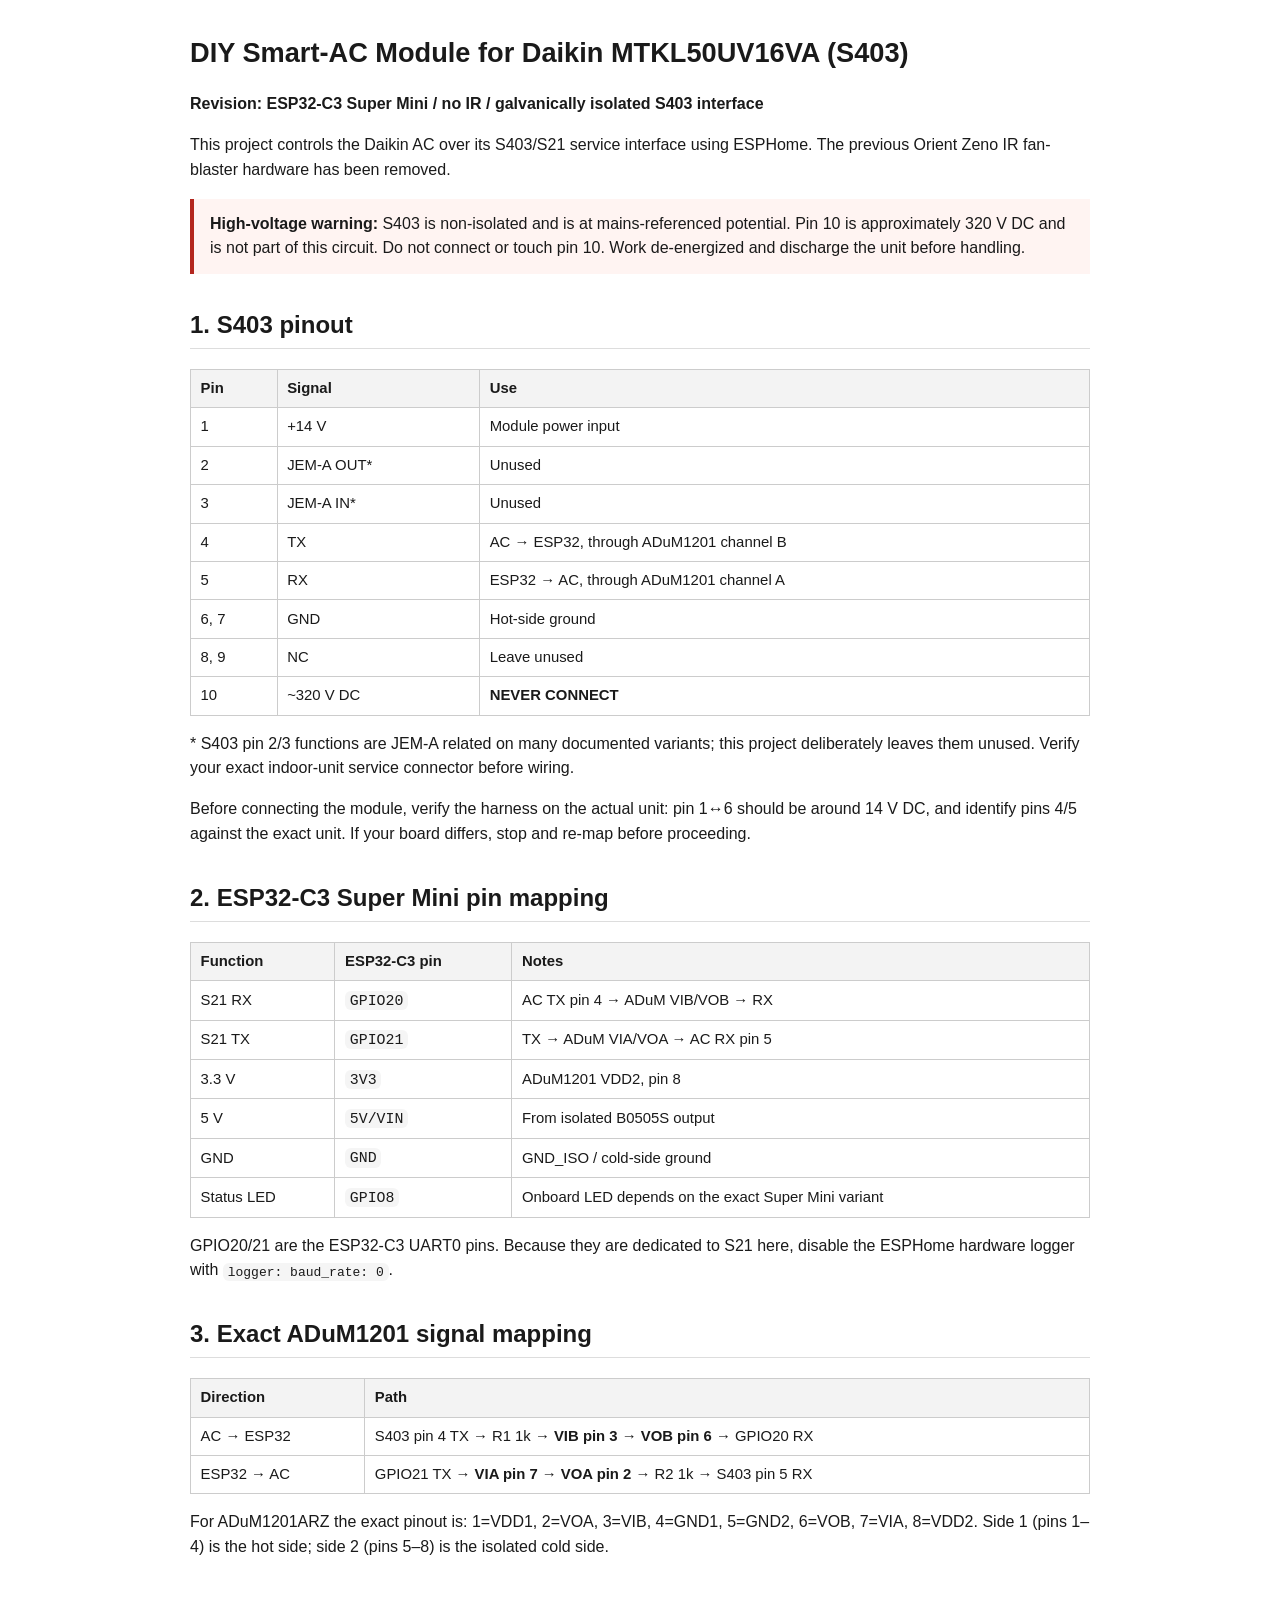
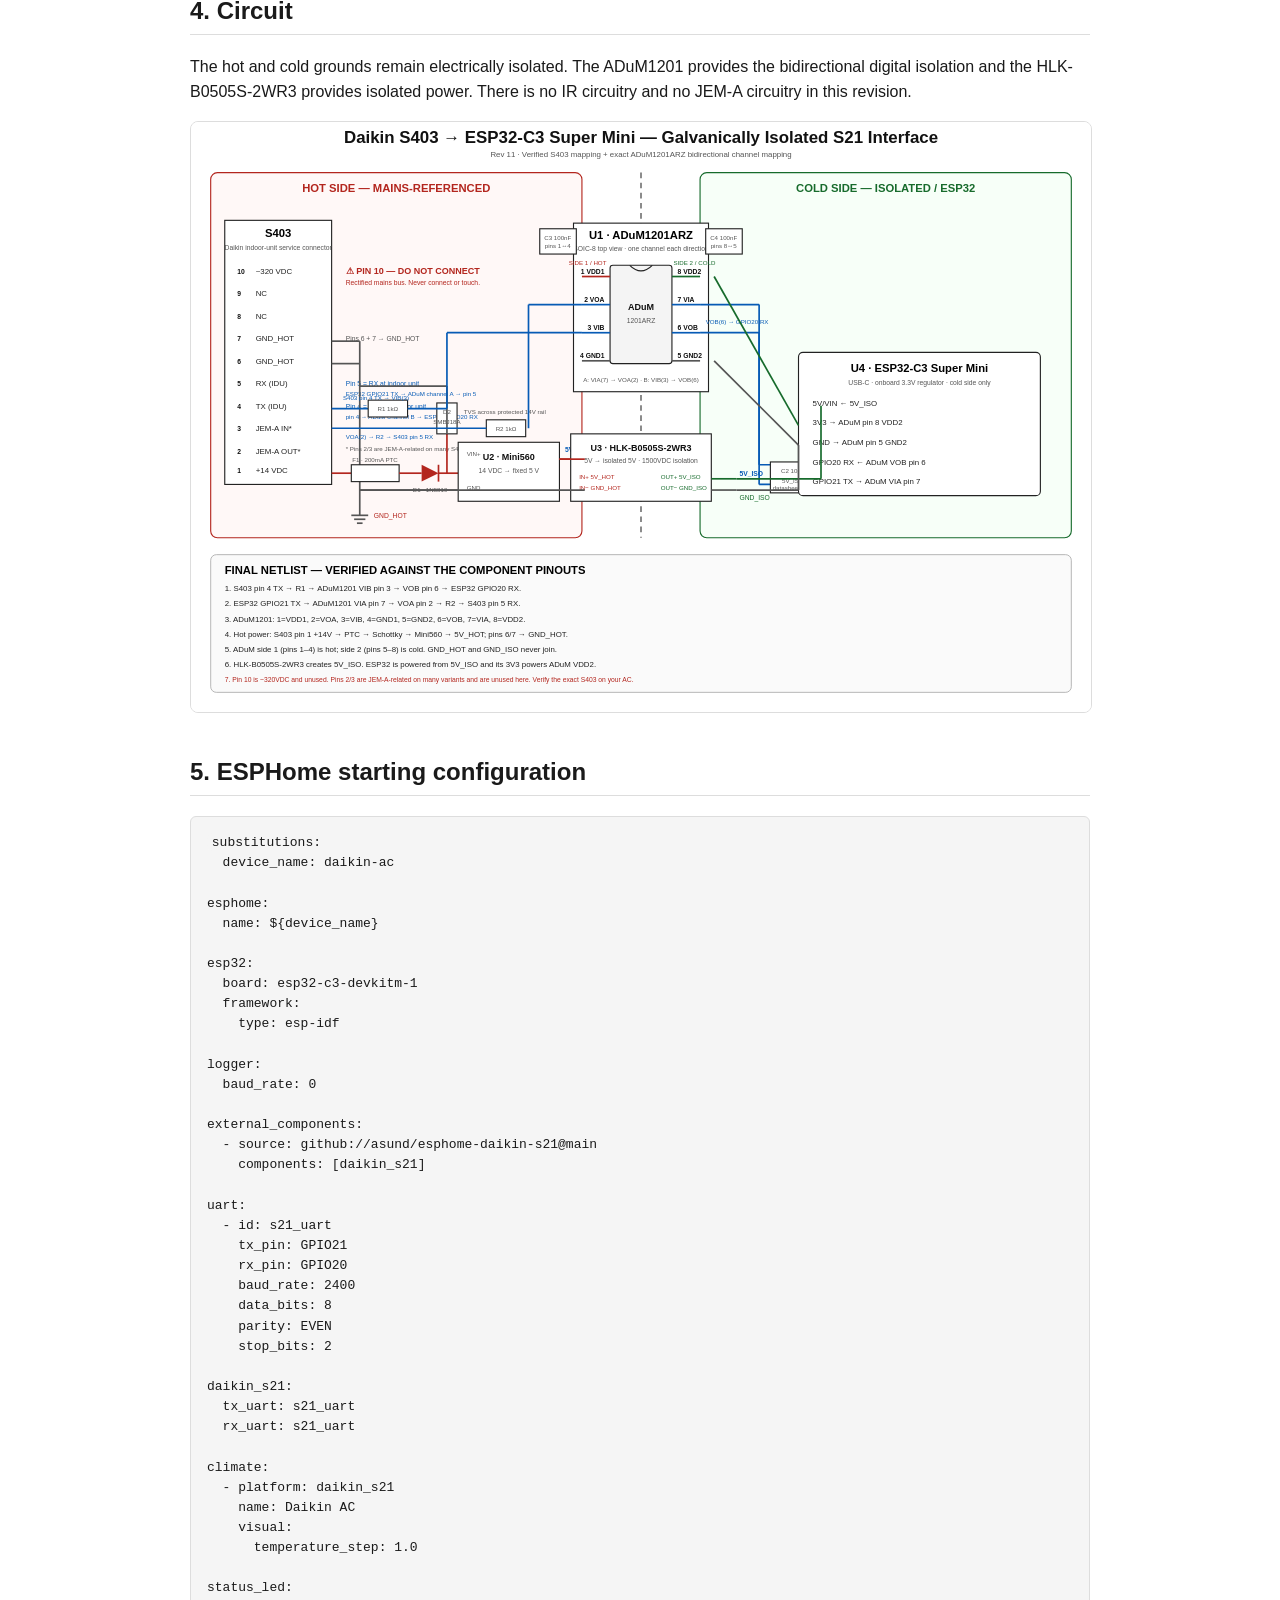
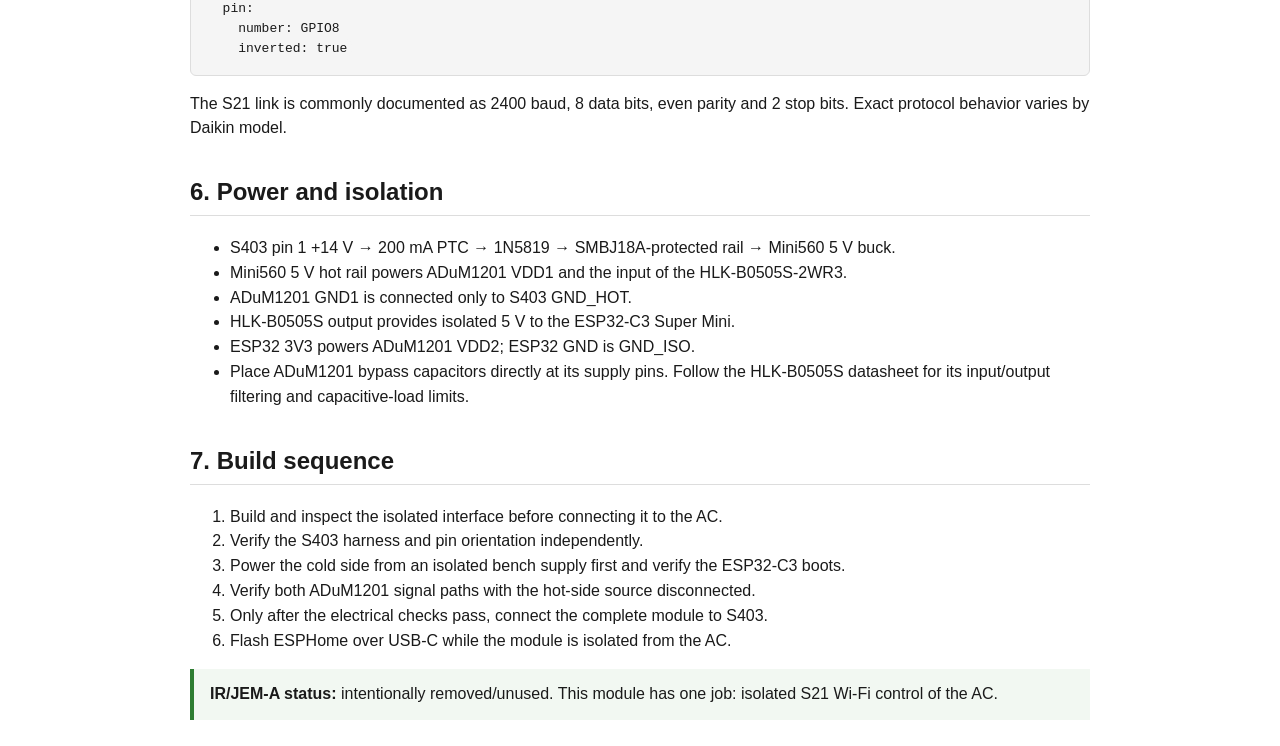
==== commit 49678c8a: "Align Daikin build guide with corrected ADuM1201 and S403 schematic" ====
--- a/projects/daikin-ac-wifi/project.html
+++ b/projects/daikin-ac-wifi/project.html
@@ -3,18 +3,22 @@
 <title>Daikin S403 DIY Wi-Fi Module — ESP32-C3 Super Mini</title>
 <style>body{font-family:-apple-system,BlinkMacSystemFont,"Segoe UI",Arial,sans-serif;max-width:900px;margin:2rem auto;padding:0 1.2rem;line-height:1.55;color:#1a1a1a}h1{font-size:1.7rem}h2{margin-top:2rem;border-bottom:1px solid #ddd;padding-bottom:.3rem}table{border-collapse:collapse;width:100%;margin:1rem 0}th,td{border:1px solid #ccc;padding:.45rem .6rem;text-align:left;font-size:.93rem}th{background:#f3f3f3}code,pre{background:#f5f5f5;border-radius:6px}code{padding:.1rem .3rem}pre{padding:1rem;overflow:auto;border:1px solid #ddd}img{max-width:100%;height:auto;border:1px solid #ddd;border-radius:8px}.note{padding:.8rem 1rem;background:#fff4f2;border-left:4px solid #b3261e}.ok{padding:.8rem 1rem;background:#f2f8f2;border-left:4px solid #2e7d32}</style></head><body>
 <h1>DIY Smart-AC Module for Daikin MTKL50UV16VA (S403)</h1>
-<p><strong>Revision: ESP32-C3 Super Mini / no IR</strong></p>
-<p>This project controls the Daikin AC over its S403/S21 service interface using ESPHome. The previous Orient Zeno IR fan-blaster hardware has been removed from this revision.</p>
-<div class="note"><strong>High-voltage warning:</strong> S403 is non-isolated. Its ground is mains-referenced and pin 10 is approximately 320 V DC. The isolation barrier is mandatory. Do not connect pin 10. Build and test with the AC de-energized except controlled voltage verification by a competent person.</div>
+<p><strong>Revision: ESP32-C3 Super Mini / no IR / galvanically isolated S403 interface</strong></p>
+<p>This project controls the Daikin AC over its S403/S21 service interface using ESPHome. The previous Orient Zeno IR fan-blaster hardware has been removed.</p>
+<div class="note"><strong>High-voltage warning:</strong> S403 is non-isolated and is at mains-referenced potential. Pin 10 is approximately 320 V DC and is not part of this circuit. Do not connect or touch pin 10. Work de-energized and discharge the unit before handling.</div>
 <h2>1. S403 pinout</h2>
-<table><tr><th>Pin</th><th>Signal</th><th>Use</th></tr><tr><td>1</td><td>+14 V</td><td>Module power input</td></tr><tr><td>2, 3</td><td>NC</td><td>Leave unused</td></tr><tr><td>4</td><td>TX</td><td>AC → ESP32, through isolation</td></tr><tr><td>5</td><td>RX</td><td>ESP32 → AC, through isolation</td></tr><tr><td>6, 7</td><td>GND</td><td>Hot-side ground</td></tr><tr><td>8, 9</td><td>NC</td><td>Leave unused</td></tr><tr><td>10</td><td>~320 V DC</td><td><strong>NEVER CONNECT</strong></td></tr></table>
-<p>Before connecting the module, verify the harness: pin 1↔6 ≈14 V DC, pin 4↔6 ≈5 V DC, and pin 5↔6 ≈5 V DC. If your board differs, stop and re-map before proceeding.</p>
+<table><tr><th>Pin</th><th>Signal</th><th>Use</th></tr><tr><td>1</td><td>+14 V</td><td>Module power input</td></tr><tr><td>2</td><td>JEM-A OUT*</td><td>Unused</td></tr><tr><td>3</td><td>JEM-A IN*</td><td>Unused</td></tr><tr><td>4</td><td>TX</td><td>AC → ESP32, through ADuM1201 channel B</td></tr><tr><td>5</td><td>RX</td><td>ESP32 → AC, through ADuM1201 channel A</td></tr><tr><td>6, 7</td><td>GND</td><td>Hot-side ground</td></tr><tr><td>8, 9</td><td>NC</td><td>Leave unused</td></tr><tr><td>10</td><td>~320 V DC</td><td><strong>NEVER CONNECT</strong></td></tr></table>
+<p>* S403 pin 2/3 functions are JEM-A related on many documented variants; this project deliberately leaves them unused. Verify your exact indoor-unit service connector before wiring.</p>
+<p>Before connecting the module, verify the harness on the actual unit: pin 1↔6 should be around 14 V DC, and identify pins 4/5 against the exact unit. If your board differs, stop and re-map before proceeding.</p>
 <h2>2. ESP32-C3 Super Mini pin mapping</h2>
-<table><tr><th>Function</th><th>ESP32-C3 pin</th><th>Notes</th></tr><tr><td>S21 RX</td><td><code>GPIO20</code></td><td>AC TX → isolated RX</td></tr><tr><td>S21 TX</td><td><code>GPIO21</code></td><td>AC RX ← isolated TX</td></tr><tr><td>3.3 V</td><td><code>3V3</code></td><td>ADuM1201 cold-side supply</td></tr><tr><td>5 V</td><td><code>5V/VIN</code></td><td>From isolated B0505S output</td></tr><tr><td>GND</td><td><code>GND</code></td><td>Isolated/cold ground</td></tr><tr><td>Status LED</td><td><code>GPIO8</code></td><td>Onboard LED, active-low on the target Super Mini</td></tr></table>
+<table><tr><th>Function</th><th>ESP32-C3 pin</th><th>Notes</th></tr><tr><td>S21 RX</td><td><code>GPIO20</code></td><td>AC TX pin 4 → ADuM VIB/VOB → RX</td></tr><tr><td>S21 TX</td><td><code>GPIO21</code></td><td>TX → ADuM VIA/VOA → AC RX pin 5</td></tr><tr><td>3.3 V</td><td><code>3V3</code></td><td>ADuM1201 VDD2, pin 8</td></tr><tr><td>5 V</td><td><code>5V/VIN</code></td><td>From isolated B0505S output</td></tr><tr><td>GND</td><td><code>GND</code></td><td>GND_ISO / cold-side ground</td></tr><tr><td>Status LED</td><td><code>GPIO8</code></td><td>Onboard LED depends on the exact Super Mini variant</td></tr></table>
 <p>GPIO20/21 are the ESP32-C3 UART0 pins. Because they are dedicated to S21 here, disable the ESPHome hardware logger with <code>logger: baud_rate: 0</code>.</p>
-<h2>3. Circuit</h2><p>The hot and cold grounds remain electrically isolated. The ADuM1201 provides digital signal isolation and the HLK-B0505S-2WR3 provides isolated power. There is no IR circuitry and no I²C header in this revision.</p>
+<h2>3. Exact ADuM1201 signal mapping</h2>
+<table><tr><th>Direction</th><th>Path</th></tr><tr><td>AC → ESP32</td><td>S403 pin 4 TX → R1 1k → <strong>VIB pin 3</strong> → <strong>VOB pin 6</strong> → GPIO20 RX</td></tr><tr><td>ESP32 → AC</td><td>GPIO21 TX → <strong>VIA pin 7</strong> → <strong>VOA pin 2</strong> → R2 1k → S403 pin 5 RX</td></tr></table>
+<p>For ADuM1201ARZ the exact pinout is: 1=VDD1, 2=VOA, 3=VIB, 4=GND1, 5=GND2, 6=VOB, 7=VIA, 8=VDD2. Side 1 (pins 1–4) is the hot side; side 2 (pins 5–8) is the isolated cold side.</p>
+<h2>4. Circuit</h2><p>The hot and cold grounds remain electrically isolated. The ADuM1201 provides the bidirectional digital isolation and the HLK-B0505S-2WR3 provides isolated power. There is no IR circuitry and no JEM-A circuitry in this revision.</p>
 <img src="circuit-diagram.svg" alt="Daikin S403 to ESP32-C3 Super Mini isolated circuit diagram">
-<h2>4. ESPHome starting configuration</h2>
+<h2>5. ESPHome starting configuration</h2>
 <pre><code>substitutions:
   device_name: daikin-ac
 
@@ -57,9 +61,8 @@
     number: GPIO8
     inverted: true
 </code></pre>
-<p>The S21 link is 2400 baud, 8 data bits, even parity and 2 stop bits. Treat the exact external component revision as something to pin after a successful firmware build rather than assuming an untested commit.</p>
-<h2>5. Power and isolation</h2><ul><li>S403 +14 V → 200 mA PTC → 1N5819 → SMBJ18A protected rail → Mini560 5 V buck.</li><li>Mini560 5 V hot rail powers the hot side of the ADuM1201 and the input of the HLK-B0505S-2WR3.</li><li>HLK-B0505S output provides isolated 5 V to the ESP32-C3 Super Mini.</li><li>ADuM1201 cold side is powered from the ESP32 3.3 V rail.</li><li>Place 100 nF decoupling capacitors directly at the ADuM1201 supply pins.</li></ul>
-<h2>6. What changed</h2><ul><li>Replaced the full-size ESP32 DevKit/WROOM with an <strong>ESP32-C3 Super Mini</strong>.</li><li>Moved S21 UART from GPIO16/17 to <strong>GPIO20/21</strong>.</li><li>Removed the Orient Zeno IR receiver, IR transmitter, transistor driver and all IR wiring.</li><li>Removed the old ESP32 I²C header because GPIO21 is now required for S21 TX and GPIO22 is not part of the C3 design.</li><li>Updated the BOM and schematic accordingly.</li><li>Kept the galvanic isolation and hot-side power architecture unchanged.</li></ul>
-<h2>7. Build sequence</h2><ol><li>Build and inspect the isolated interface before connecting it to the AC.</li><li>Verify the S403 harness voltages independently.</li><li>Power the cold side from an isolated bench supply first and verify the ESP32-C3 boots.</li><li>Verify the ADuM1201 signal paths with the hot-side source disconnected.</li><li>Only after the electrical checks pass, connect the complete module to S403.</li><li>Flash ESPHome over USB-C while the module is isolated from the AC.</li></ol>
-<div class="ok"><strong>IR status:</strong> intentionally removed. The Daikin module now has one job: S21 Wi-Fi control of the AC.</div>
+<p>The S21 link is commonly documented as 2400 baud, 8 data bits, even parity and 2 stop bits. Exact protocol behavior varies by Daikin model.</p>
+<h2>6. Power and isolation</h2><ul><li>S403 pin 1 +14 V → 200 mA PTC → 1N5819 → SMBJ18A-protected rail → Mini560 5 V buck.</li><li>Mini560 5 V hot rail powers ADuM1201 VDD1 and the input of the HLK-B0505S-2WR3.</li><li>ADuM1201 GND1 is connected only to S403 GND_HOT.</li><li>HLK-B0505S output provides isolated 5 V to the ESP32-C3 Super Mini.</li><li>ESP32 3V3 powers ADuM1201 VDD2; ESP32 GND is GND_ISO.</li><li>Place ADuM1201 bypass capacitors directly at its supply pins. Follow the HLK-B0505S datasheet for its input/output filtering and capacitive-load limits.</li></ul>
+<h2>7. Build sequence</h2><ol><li>Build and inspect the isolated interface before connecting it to the AC.</li><li>Verify the S403 harness and pin orientation independently.</li><li>Power the cold side from an isolated bench supply first and verify the ESP32-C3 boots.</li><li>Verify both ADuM1201 signal paths with the hot-side source disconnected.</li><li>Only after the electrical checks pass, connect the complete module to S403.</li><li>Flash ESPHome over USB-C while the module is isolated from the AC.</li></ol>
+<div class="ok"><strong>IR/JEM-A status:</strong> intentionally removed/unused. This module has one job: isolated S21 Wi-Fi control of the AC.</div>
 </body></html>
